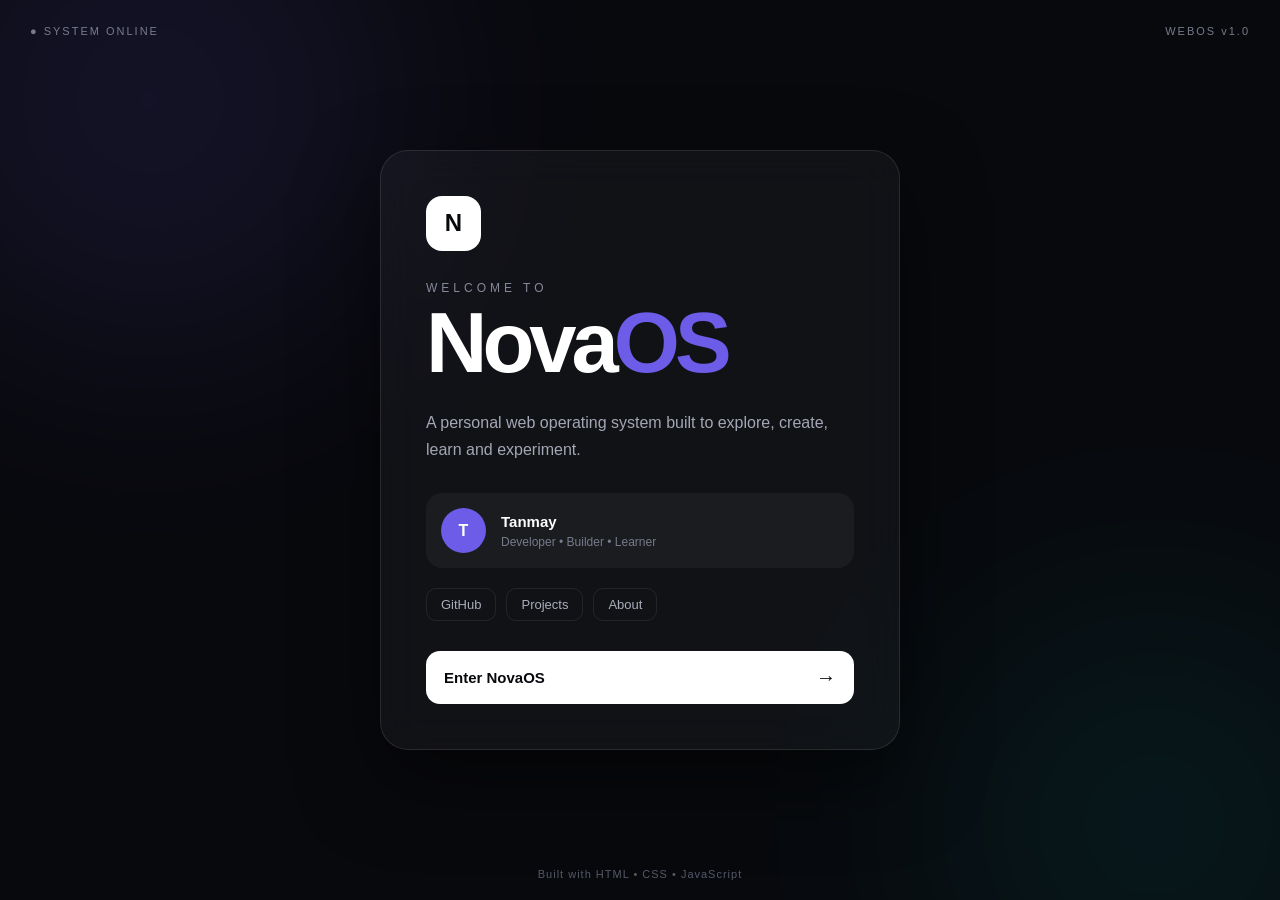
==== index.html @ 95adb14d "changes" ====
<!DOCTYPE html>
<html lang="en">
<head>
    <meta charset="UTF-8">
    <meta name="viewport" content="width=device-width, initial-scale=1.0">
    <title>NovaOS</title>

    <link rel="stylesheet" href="style.css">
</head>

<body>

    <main class="welcome-screen">

        <div class="status">
            <span>● SYSTEM ONLINE</span>
            <span>WEBOS v1.0</span>
        </div>

        <section class="welcome-card">

            <div class="logo">
                N
            </div>

            <p class="small-text">WELCOME TO</p>

            <h1>Nova<span>OS</span></h1>

            <p class="description">
                A personal web operating system built to explore,
                create, learn and experiment.
            </p>

            <div class="profile">
                <div class="avatar">
                    T
                </div>

                <div>
                    <strong>Tanmay</strong>
                    <p>Developer • Builder • Learner</p>
                </div>
            </div>

            <div class="links">
                <a href="https://github.com/Tan5dev" target="_blank">
                    GitHub
                </a>

                <a href="#" onclick="alert('NovaOS is under construction 🚀')">
                    Projects
                </a>

                <a href="#" onclick="alert('More about Tanmay coming soon!')">
                    About
                </a>
            </div>

            <button class="enter-button" onclick="enterOS()">
                Enter NovaOS
                <span>→</span>
            </button>

        </section>

        <p class="footer">
            Built with HTML • CSS • JavaScript
        </p>

    </main>

    <script>
        function enterOS() {
            alert("NovaOS is starting... 🚀");
        }
    </script>

</body>
</html>
---- style.css ----
* {
    box-sizing: border-box;
    margin: 0;
    padding: 0;
}

body {
    font-family: Arial, Helvetica, sans-serif;
    background: #08090d;
    color: white;
}

.welcome-screen {
    min-height: 100vh;
    display: flex;
    flex-direction: column;
    align-items: center;
    justify-content: center;
    padding: 30px;
    position: relative;
    overflow: hidden;
}

/* Background glow */

.welcome-screen::before {
    content: "";
    position: absolute;
    width: 500px;
    height: 500px;
    background: #6c5ce7;
    opacity: 0.12;
    filter: blur(120px);
    border-radius: 50%;
    top: -150px;
    left: -100px;
}

.welcome-screen::after {
    content: "";
    position: absolute;
    width: 450px;
    height: 450px;
    background: #00cec9;
    opacity: 0.08;
    filter: blur(120px);
    border-radius: 50%;
    bottom: -150px;
    right: -100px;
}

/* Top status */

.status {
    position: absolute;
    top: 25px;
    left: 30px;
    right: 30px;

    display: flex;
    justify-content: space-between;

    color: #777b8c;
    font-size: 11px;
    letter-spacing: 2px;
}

/* Main card */

.welcome-card {
    width: min(520px, 100%);
    padding: 45px;

    background: rgba(255, 255, 255, 0.04);
    border: 1px solid rgba(255, 255, 255, 0.1);
    border-radius: 28px;

    backdrop-filter: blur(20px);

    box-shadow:
        0 30px 80px rgba(0, 0, 0, 0.5);

    position: relative;
    z-index: 2;
}

/* Logo */

.logo {
    width: 55px;
    height: 55px;

    display: flex;
    align-items: center;
    justify-content: center;

    border-radius: 16px;

    background: white;
    color: #08090d;

    font-size: 24px;
    font-weight: bold;

    margin-bottom: 30px;
}

.small-text {
    color: #858999;
    font-size: 12px;
    letter-spacing: 4px;
    margin-bottom: 8px;
}

h1 {
    font-size: clamp(55px, 10vw, 85px);
    line-height: 0.95;
    letter-spacing: -5px;
}

h1 span {
    color: #6c5ce7;
}

.description {
    color: #a4a7b5;
    line-height: 1.7;
    margin-top: 25px;
    max-width: 420px;
}

/* Profile */

.profile {
    display: flex;
    align-items: center;
    gap: 15px;

    margin-top: 30px;
    padding: 15px;

    background: rgba(255, 255, 255, 0.04);
    border-radius: 16px;
}

.avatar {
    width: 45px;
    height: 45px;

    display: flex;
    align-items: center;
    justify-content: center;

    border-radius: 50%;

    background: #6c5ce7;
    font-weight: bold;
}

.profile strong {
    font-size: 15px;
}

.profile p {
    color: #777b8c;
    font-size: 12px;
    margin-top: 4px;
}

/* Links */

.links {
    display: flex;
    gap: 10px;
    margin-top: 20px;
}

.links a {
    text-decoration: none;
    color: #aaaebb;

    padding: 8px 14px;

    border: 1px solid rgba(255, 255, 255, 0.08);
    border-radius: 10px;

    font-size: 13px;

    transition: 0.2s;
}

.links a:hover {
    color: white;
    background: rgba(255, 255, 255, 0.08);
}

/* Enter button */

.enter-button {
    width: 100%;

    margin-top: 30px;
    padding: 15px 18px;

    border: none;
    border-radius: 14px;

    background: white;
    color: #08090d;

    font-size: 15px;
    font-weight: bold;

    cursor: pointer;

    display: flex;
    justify-content: space-between;
    align-items: center;

    transition: 0.2s;
}

.enter-button:hover {
    transform: translateY(-2px);
    box-shadow: 0 10px 30px rgba(255, 255, 255, 0.15);
}

.enter-button span {
    font-size: 20px;
}

/* Footer */

.footer {
    position: absolute;
    bottom: 20px;

    color: #555968;
    font-size: 11px;
    letter-spacing: 1px;
}

/* Mobile */

@media (max-width: 600px) {

    .welcome-card {
        padding: 30px;
    }

    .status {
        font-size: 9px;
        left: 20px;
        right: 20px;
    }

    .links {
        flex-wrap: wrap;
    }

    h1 {
        letter-spacing: -3px;
    }
}
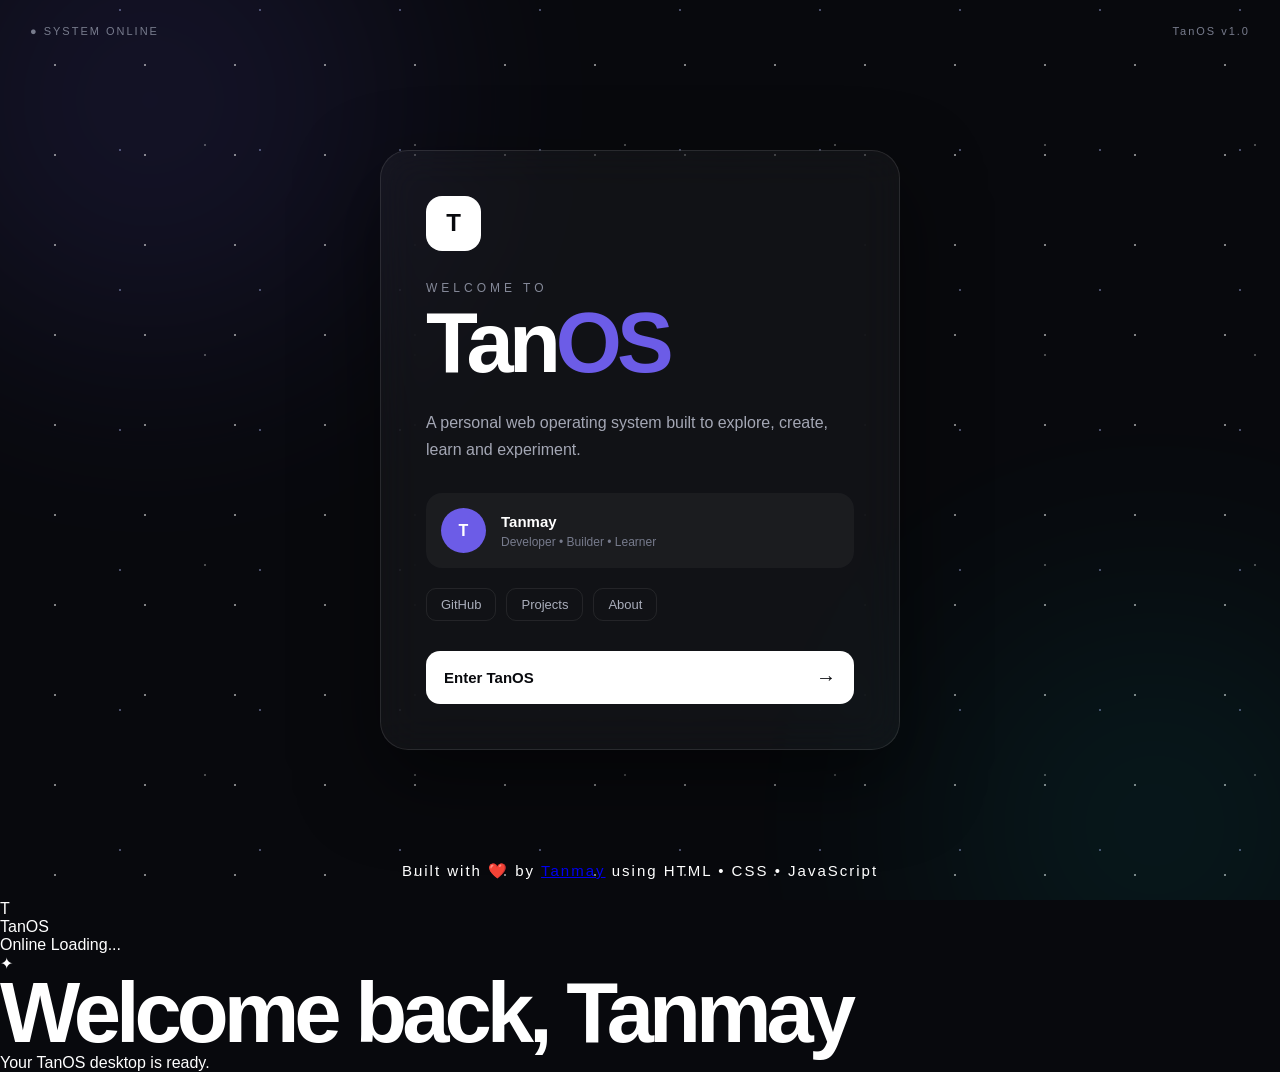
==== commit 1eadca87: "Part 1 Complete" ====
--- a/index.html
+++ b/index.html
@@ -3,7 +3,7 @@
 <head>
     <meta charset="UTF-8">
     <meta name="viewport" content="width=device-width, initial-scale=1.0">
-    <title>NovaOS</title>
+    <title>TanOS</title>
 
     <link rel="stylesheet" href="style.css">
 </head>
@@ -11,21 +11,21 @@
 <body>
 
     <main class="welcome-screen">
-
+        <div class="stars"></div>
         <div class="status">
             <span>● SYSTEM ONLINE</span>
-            <span>WEBOS v1.0</span>
+            <span>TanOS v1.0</span>
         </div>
 
         <section class="welcome-card">
 
             <div class="logo">
-                N
+                T
             </div>
 
             <p class="small-text">WELCOME TO</p>
 
-            <h1>Nova<span>OS</span></h1>
+            <h1>Tan<span>OS</span></h1>
 
             <p class="description">
                 A personal web operating system built to explore,
@@ -48,7 +48,7 @@
                     GitHub
                 </a>
 
-                <a href="#" onclick="alert('NovaOS is under construction 🚀')">
+                <a href="#" onclick="alert('TanOS is under construction 🚀')">
                     Projects
                 </a>
 
@@ -58,21 +58,67 @@
             </div>
 
             <button class="enter-button" onclick="enterOS()">
-                Enter NovaOS
+                Enter TanOS
                 <span>→</span>
             </button>
 
         </section>
 
         <p class="footer">
-            Built with HTML • CSS • JavaScript
-        </p>
+            Built with ❤️ by <a href="https://github.com/Tan5dev" target="_blank">Tanmay</a> using HTML • CSS • JavaScript </p>
+
+    </main>
+    <!-- =========================
+     TANOS DESKTOP
+     ========================= -->
+
+<div class="desktop">
+
+    <!-- Top Bar -->
+    <header class="top-bar">
+
+        <div class="top-left">
+            <div class="tanos-logo">T</div>
+            <span class="os-title">TanOS</span>
+        </div>
+
+        <div class="top-right">
+            <span class="system-status">
+                <span class="status-dot"></span>
+                Online
+            </span>
+
+            <span id="timeElement">Loading...</span>
+        </div>
+
+    </header>
+
+
+    <!-- Desktop Content -->
+
+    <main class="desktop-area">
+
+        <div class="desktop-welcome">
+
+            <div class="welcome-icon">
+                ✦
+            </div>
+
+            <h1>Welcome back, Tanmay</h1>
+
+            <p>
+                Your TanOS desktop is ready.
+            </p>
+
+        </div>
 
     </main>
 
+</div>
+
     <script>
         function enterOS() {
-            alert("NovaOS is starting... 🚀");
+            alert("TanOS is starting... 🚀");
         }
     </script>
 
--- a/style.css
+++ b/style.css
@@ -235,9 +235,9 @@
     position: absolute;
     bottom: 20px;
 
-    color: #555968;
-    font-size: 11px;
-    letter-spacing: 1px;
+    color: #ffffff;
+    font-size: 15px;
+    letter-spacing: 2px;
 }
 
 /* Mobile */
@@ -261,4 +261,63 @@
     h1 {
         letter-spacing: -3px;
     }
+}
+
+/* =========================
+   TANOS STAR FIELD
+   ========================= */
+
+.stars {
+    position: absolute;
+    inset: 0;
+    z-index: 0;
+    pointer-events: none;
+
+    background-image:
+        radial-gradient(circle, rgba(255,255,255,0.9) 1px, transparent 1px),
+        radial-gradient(circle, rgba(180,190,255,0.7) 1px, transparent 1px),
+        radial-gradient(circle, rgba(255,255,255,0.5) 1px, transparent 1px);
+
+    background-size:
+        90px 90px,
+        140px 140px,
+        210px 210px;
+
+    background-position:
+        10px 20px,
+        50px 80px,
+        100px 40px;
+
+    animation: starDrift 25s linear infinite, twinkle 4s ease-in-out infinite alternate;;
+    opacity: 0.55;
+}
+
+/* Make sure your content stays above the stars */
+
+.status,
+.welcome-card,
+.footer {
+    z-index: 2;
+}
+
+/* Slow movement */
+
+@keyframes starDrift {
+    from {
+        transform: translate(0, 0);
+    }
+
+    to {
+        transform: translate(-40px, 30px);
+    }
+}
+
+@keyframes twinkle {
+    from {
+        opacity: 0.35;
+    }
+
+    to {
+        opacity: 0.75;
+    }
 }
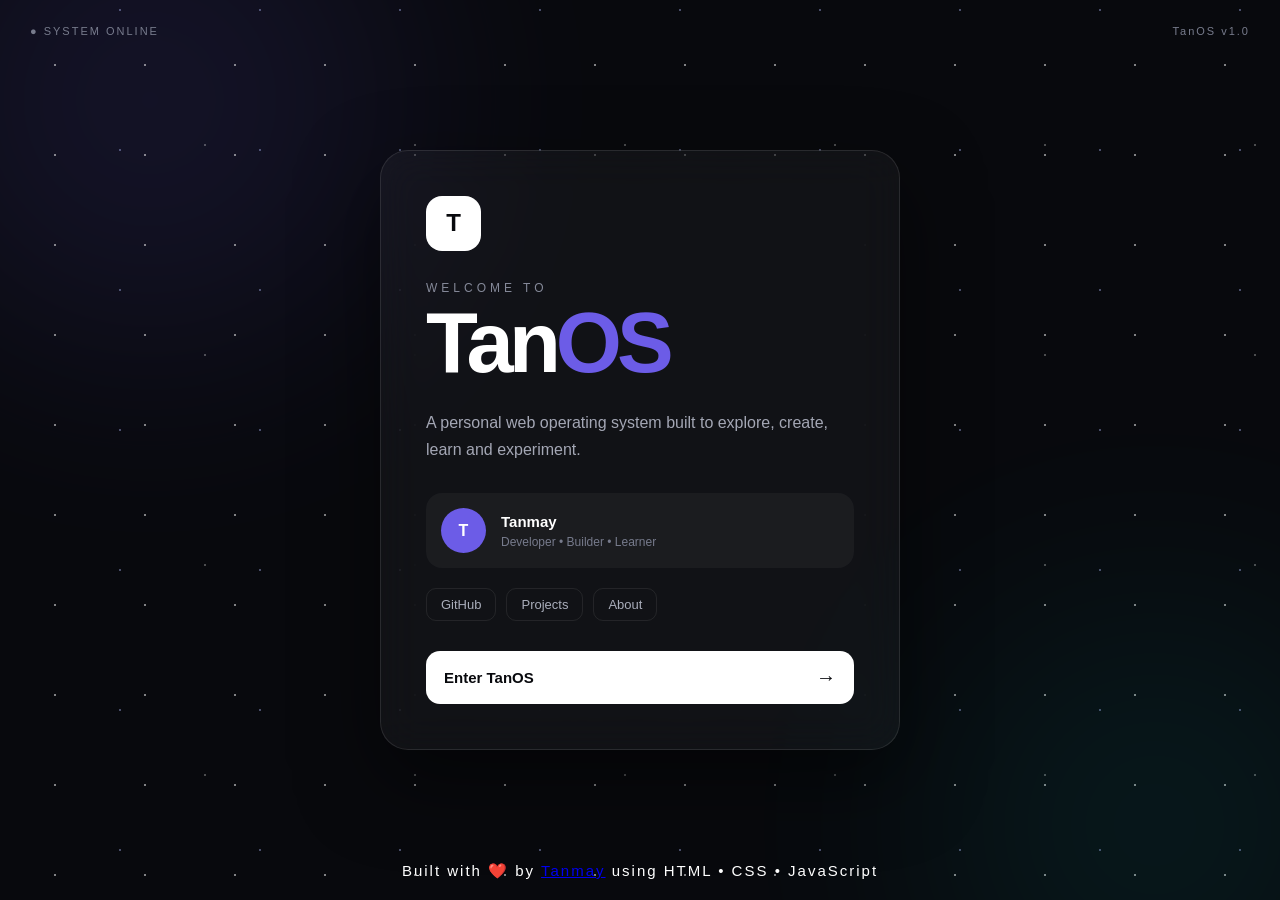
==== commit 495d431b: "Part 2 Complete" ====
--- a/index.html
+++ b/index.html
@@ -118,8 +118,34 @@
 
     <script>
         function enterOS() {
-            alert("TanOS is starting... 🚀");
-        }
+
+    const welcomeScreen =
+        document.querySelector(".welcome-screen");
+
+    const desktop =
+        document.querySelector(".desktop");
+
+    welcomeScreen.style.display = "none";
+
+    desktop.style.display = "block";
+
+}
+
+        function updateTime() {
+
+    const now = new Date();
+
+    const time = now.toLocaleTimeString([], {
+        hour: "2-digit",
+        minute: "2-digit"
+    });
+
+    document.querySelector("#timeElement").textContent = time;
+}
+
+updateTime();
+
+setInterval(updateTime, 1000);
     </script>
 
 </body>
--- a/style.css
+++ b/style.css
@@ -320,4 +320,323 @@
     to {
         opacity: 0.75;
     }
+}
+
+/* =========================
+   TANOS DESKTOP
+   PART 2
+   ========================= */
+
+.desktop {
+    display: none;
+
+    position: fixed;
+    inset: 0;
+
+    width: 100%;
+    height: 100vh;
+
+    overflow: hidden;
+
+    background:
+        radial-gradient(
+            circle at 20% 20%,
+            rgba(108, 92, 231, 0.20),
+            transparent 35%
+        ),
+        radial-gradient(
+            circle at 80% 80%,
+            rgba(0, 206, 201, 0.12),
+            transparent 35%
+        ),
+        #070912;
+}
+
+
+/* =========================
+   TOP BAR
+   ========================= */
+
+.top-bar {
+    position: absolute;
+
+    top: 0;
+    left: 0;
+
+    width: 100%;
+    height: 58px;
+
+    display: flex;
+    align-items: center;
+    justify-content: space-between;
+
+    padding: 0 22px;
+
+    background: rgba(8, 9, 18, 0.72);
+
+    backdrop-filter: blur(18px);
+
+    border-bottom: 1px solid rgba(255, 255, 255, 0.08);
+
+    z-index: 100;
+}
+
+
+/* Left side */
+
+.top-left {
+    display: flex;
+    align-items: center;
+    gap: 10px;
+}
+
+.tanos-logo {
+    width: 30px;
+    height: 30px;
+
+    display: flex;
+    align-items: center;
+    justify-content: center;
+
+    border-radius: 9px;
+
+    background: white;
+    color: #08090d;
+
+    font-size: 14px;
+    font-weight: 800;
+}
+
+.os-title {
+    color: white;
+
+    font-size: 14px;
+    font-weight: 600;
+
+    letter-spacing: 1px;
+}
+
+
+/* Right side */
+
+.top-right {
+    display: flex;
+    align-items: center;
+
+    gap: 20px;
+
+    color: #a5a8b7;
+
+    font-size: 12px;
+}
+
+
+/* Online status */
+
+.system-status {
+    display: flex;
+    align-items: center;
+
+    gap: 7px;
+
+    color: #a5a8b7;
+}
+
+.status-dot {
+    width: 7px;
+    height: 7px;
+
+    border-radius: 50%;
+
+    background: #61e6c1;
+
+    box-shadow:
+        0 0 8px rgba(97, 230, 193, 0.7);
+}
+
+
+/* =========================
+   DESKTOP AREA
+   ========================= */
+
+.desktop-area {
+    width: 100%;
+    height: 100%;
+
+    display: flex;
+    align-items: center;
+    justify-content: center;
+
+    padding-top: 58px;
+}
+
+
+/* =========================
+   WELCOME WINDOW
+   ========================= */
+
+.desktop-welcome {
+    width: 460px;
+    max-width: calc(100% - 40px);
+
+    padding: 40px;
+
+    text-align: center;
+
+    background: rgba(20, 21, 31, 0.78);
+
+    border: 1px solid rgba(255, 255, 255, 0.09);
+
+    border-radius: 22px;
+
+    backdrop-filter: blur(20px);
+
+    box-shadow:
+        0 30px 80px rgba(0, 0, 0, 0.45);
+}
+
+
+/* Window icon */
+
+.welcome-icon {
+    width: 55px;
+    height: 55px;
+
+    display: flex;
+    align-items: center;
+    justify-content: center;
+
+    margin: 0 auto 22px;
+
+    border-radius: 16px;
+
+    background: rgba(108, 92, 231, 0.16);
+
+    border: 1px solid rgba(108, 92, 231, 0.25);
+
+    color: #a89cff;
+
+    font-size: 25px;
+}
+
+
+/* Text */
+
+.desktop-welcome h1 {
+    color: white;
+
+    font-size: 25px;
+
+    margin-bottom: 10px;
+}
+
+.desktop-welcome p {
+    color: #858999;
+
+    font-size: 14px;
+}
+
+
+/* =========================
+   MOBILE
+   ========================= */
+
+@media (max-width: 600px) {
+
+    .top-bar {
+        padding: 0 15px;
+    }
+
+    .top-right {
+        gap: 10px;
+    }
+
+    .system-status {
+        display: none;
+    }
+
+    .desktop-welcome {
+        padding: 30px;
+    }
+
+}
+
+/* =========================
+   PART 2 - DESKTOP FIX
+   ========================= */
+
+.desktop-welcome {
+    width: 560px;
+    max-width: calc(100% - 60px);
+
+    padding: 50px;
+
+    text-align: center;
+
+    background: rgba(20, 21, 31, 0.78);
+
+    border: 1px solid rgba(255, 255, 255, 0.09);
+
+    border-radius: 24px;
+
+    backdrop-filter: blur(20px);
+
+    box-shadow:
+        0 30px 80px rgba(0, 0, 0, 0.45);
+}
+
+
+/* Fix the Part 1 h1 styles affecting Part 2 */
+
+.desktop-welcome h1 {
+    margin: 0 0 12px 0;
+
+    font-family: Arial, Helvetica, sans-serif;
+
+    font-size: 28px;
+    line-height: 1.25;
+    letter-spacing: -0.5px;
+
+    font-weight: 700;
+
+    color: white;
+
+    white-space: normal;
+}
+
+
+/* Subtitle */
+
+.desktop-welcome p {
+    margin: 0;
+
+    color: #858999;
+
+    font-size: 14px;
+    line-height: 1.6;
+
+    letter-spacing: normal;
+}
+
+
+/* Icon */
+
+.desktop-welcome .welcome-icon {
+    margin-bottom: 25px;
+}
+
+
+/* Mobile */
+
+@media (max-width: 600px) {
+
+    .desktop-welcome {
+        width: calc(100% - 30px);
+        padding: 35px 25px;
+    }
+
+    .desktop-welcome h1 {
+        font-size: 23px;
+        letter-spacing: -0.3px;
+    }
 }
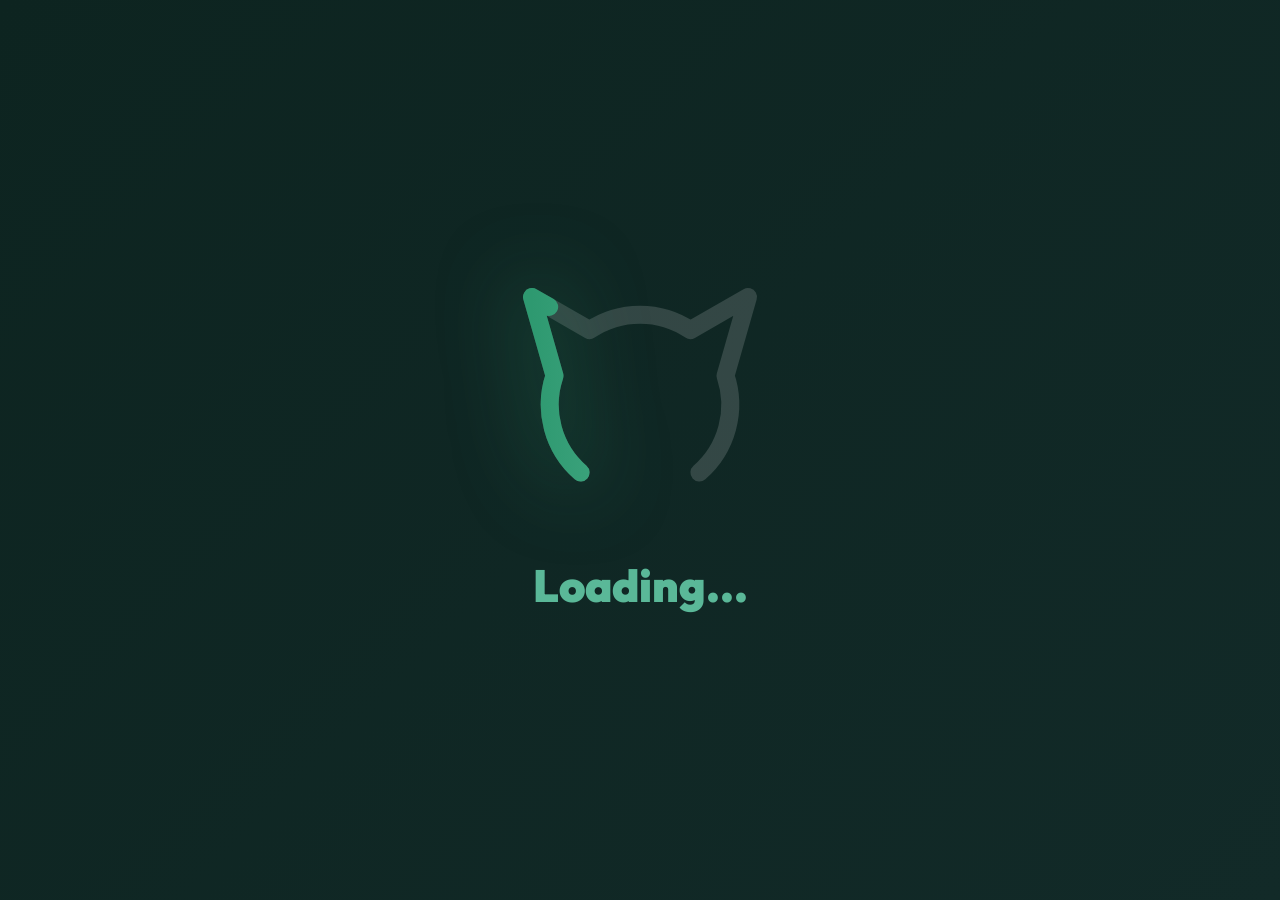
==== commit 7eb41419: "Almost THere" ====
--- a/index.html
+++ b/index.html
@@ -1,152 +1,528 @@
 <!DOCTYPE html>
 <html lang="en">
-<head>
-    <meta charset="UTF-8">
-    <meta name="viewport" content="width=device-width, initial-scale=1.0">
-    <title>TanOS</title>
+    <head>
+        <meta charset="utf-8"/>
+        <link href="https://fonts.googleapis.com/icon?family=Material+Icons" rel="stylesheet">
+        <link rel="preload" as="image" href="Images/Nature_Night.png">
+        <link rel="stylesheet" href="index_style.css">
+        <link rel="stylesheet" href="notes.css">
+        <link rel="stylesheet" href="welcome_window.css">
+        <link rel="stylesheet" href="stopwatch.css">
+        <link rel="stylesheet" href="todo_list.css">
+        <link rel="stylesheet" href="terminal.css">
+        <link rel="stylesheet" href="start_menu.css">
+        <link rel="stylesheet" href="calculator.css">
+        <link rel="stylesheet" href="music_player.css">
+        <link rel="stylesheet" href="gallery.css">
+        <link rel="stylesheet" href="search_menu.css">
+        <link rel="stylesheet" href="settings.css">
+        <link rel="stylesheet" href="browser.css">
+        <link rel="stylesheet" href="files.css">
+        <link rel="stylesheet" href="control_widget.css">
+        <link rel="stylesheet" href="cat_widget.css">
+        <link rel="stylesheet" href="calendar_widget.css">
+        <link rel="stylesheet" href="clock_widget.css">
 
-    <link rel="stylesheet" href="style.css">
-</head>
-
-<body>
-
-    <main class="welcome-screen">
-        <div class="stars"></div>
-        <div class="status">
-            <span>● SYSTEM ONLINE</span>
-            <span>TanOS v1.0</span>
+        <title>MeowOS!</title>
+        <link rel="icon" type="image/x-icon" href="Images/Favicon.svg">
+    </head>
+    <body>
+        <audio id="typeSound" src="Audio/type.wav" preload="auto"></audio>
+        <audio id="clickSound" src="Audio/click.wav" preload="auto"></audio>
+        <div id="loadingScreen" class="loading_screen">
+            <svg class="loading_bar_svg" xmlns="http://www.w3.org/2000/svg" viewBox="0 0 120 120" width="100px" height="100px" style="overflow: visible;">
+                <path
+                    d="M 33.6 90 A 40 40 0 0 1 22 47 L 12 12 L 37.6 26.7 A 40 40 0 0 1 82.4 26.7 L 108 12 L 98 47 A 40 40 0 0 1 86.4 90"
+                    fill="none"
+                    stroke="rgba(255, 255, 255, 0.15)"
+                    stroke-width="8"
+                    stroke-linecap="round"
+                    stroke-linejoin="round"
+                />
+                <path
+                    id="loadingProgress"
+                    class="loading_progress"
+                    d="M 33.6 90 A 40 40 0 0 1 22 47 L 12 12 L 37.6 26.7 A 40 40 0 0 1 82.4 26.7 L 108 12 L 98 47 A 40 40 0 0 1 86.4 90"
+                    fill="none"
+                    stroke="url(#loading-cat-grad)"
+                    stroke-width="8"
+                    stroke-linecap="round"
+                    stroke-linejoin="round"
+                />
+                <defs>
+                    <linearGradient id="loading-cat-grad" x1="0%" y1="0%" x2="100%" y2="0%">
+                        <stop offset="0%" stop-color="var(--loading-accent-start)" />
+                        <stop offset="100%" stop-color="var(--loading-accent-end)" />
+                    </linearGradient>
+                </defs>
+            </svg>
+            <div id="loadingText" class="loading_text">
+                <span>L</span>
+                <span>o</span>
+                <span>a</span>
+                <span>d</span>
+                <span>i</span>
+                <span>n</span>
+                <span>g</span>
+                <span>.</span>
+                <span>.</span>
+                <span>.</span>
+            </div>
         </div>
-
-        <section class="welcome-card">
-
-            <div class="logo">
-                T
+        <div id="startMenu" class="start_menu">
+            <div class="start_menu_top">
+                <div class="start_menu_title no_select">MeowOS!</div>
             </div>
-
-            <p class="small-text">WELCOME TO</p>
-
-            <h1>Tan<span>OS</span></h1>
-
-            <p class="description">
-                A personal web operating system built to explore,
-                create, learn and experiment.
-            </p>
-
-            <div class="profile">
-                <div class="avatar">
-                    T
-                </div>
-
-                <div>
-                    <strong>Tanmay</strong>
-                    <p>Developer • Builder • Learner</p>
-                </div>
+            <div class="start_menu_bottom">
+                <div id="enterDesktopButton" class="enter_desktop_button clickable no_select">Begin!</div>
             </div>
-
-            <div class="links">
-                <a href="https://github.com/Tan5dev" target="_blank">
-                    GitHub
-                </a>
-
-                <a href="#" onclick="alert('TanOS is under construction 🚀')">
-                    Projects
-                </a>
-
-                <a href="#" onclick="alert('More about Tanmay coming soon!')">
-                    About
-                </a>
+        </div>
+        <div id="desktop" class="desktop">
+            <div class="top_bar" id="topBar">
+                <div class="menu_buttons">
+                    <h2 id="topBarSearchMenuButton" class="top_bar_item clickable no_select" style="cursor: pointer;">
+                        <img class="top_bar_search_menu_icon" src="Images/Favicon.svg" alt="MeowOS!">
+                    </h2>
+                </div>
+                <div class="top_bar_item clickable" style="cursor: pointer; padding: 0.5vmin" id="controlWidgetButton">
+                    <div class="top_bar_control_widget_icons_container no_select">
+                        <img class="top_bar_control_widget_icon" src="Images/battery.svg" alt="Battery">
+                        <img class="top_bar_control_widget_icon" src="Images/wifi.svg" alt="WiFi">
+                    </div>
+                    <h2 class="no_select" style="margin-right: 1vmin;" id="clockTime"></h2>
+                </div>
             </div>
-
-            <button class="enter-button" onclick="enterOS()">
-                Enter TanOS
-                <span>→</span>
-            </button>
-
-        </section>
-
-        <p class="footer">
-            Built with ❤️ by <a href="https://github.com/Tan5dev" target="_blank">Tanmay</a> using HTML • CSS • JavaScript </p>
-
-    </main>
-    <!-- =========================
-     TANOS DESKTOP
-     ========================= -->
-
-<div class="desktop">
-
-    <!-- Top Bar -->
-    <header class="top-bar">
-
-        <div class="top-left">
-            <div class="tanos-logo">T</div>
-            <span class="os-title">TanOS</span>
+            <div id="appIcons" class="app_icons">
+                <div class="app_icon clickable no_select" data-window="welcomeScreen">
+                    <img class="app_icon_svg" src="Images/Favicon.svg" alt="Intro">
+                </div>
+                <div class="app_icon clickable no_select" data-window="stopwatch">
+                    <img class="app_icon_svg" src="Images/stopwatch.svg" alt="Timer">
+                </div>
+                <div class="app_icon clickable no_select" data-window="notes">
+                    <img class="app_icon_svg" src="Images/notes.svg" alt="Notes">
+                </div>
+                <div class="app_icon clickable no_select" data-window="todoList">
+                    <img class="app_icon_svg" src="Images/todo_list.svg" alt="To-Do">
+                </div>
+                <div class="app_icon clickable no_select" data-window="calculator">
+                    <img class="app_icon_svg" src="Images/calculator.svg" alt="Calc">
+                </div>
+                <div class="app_icon clickable no_select" data-window="musicPlayer">
+                    <img class="app_icon_svg" src="Images/music_player.svg" alt="Music">
+                </div>
+                <div class="app_icon clickable no_select" data-window="gallery">
+                    <img class="app_icon_svg" src="Images/gallery.svg" alt="Gallery">
+                </div>
+                <div class="app_icon clickable no_select" data-window="browser">
+                    <img class="app_icon_svg" src="Images/browser.svg" alt="Browser">
+                </div>
+                <div class="app_icon clickable no_select" data-window="files">
+                    <img class="app_icon_svg" src="Images/folder_bold.svg" alt="Files">
+                </div>
+                <div class="app_icon clickable no_select" data-window="settings">
+                    <img class="app_icon_svg" src="Images/settings.svg" alt="Settings">
+                </div>
+                <div class="app_icon clickable no_select" data-window="terminal">
+                    <img class="app_icon_svg" src="Images/terminal.svg" alt="CMD">
+                </div>
+            </div>
+            <div class="windows">
+                <div id="searchMenu" class="window search_menu no_dragging" style="display: none">
+                    <div id="searchMenuSearchBar" class="search_menu_search_bar">
+                        <label for="searchMenuInput"></label><input type="text" id="searchMenuInput" class="search_menu_input" placeholder="Search...">
+                    </div>
+                    <div id="searchMenuResults" class="search_menu_results hide_scrollbar"></div>
+                    <div id="searchMenuPowerButton" class="search_menu_power_button clickable">
+                        <img class="search_menu_power_button_icon" src="Images/power.svg" alt="Power">
+                    </div>
+                </div>
+                <div id="welcomeScreen" class="window welcome_window">
+                    <div id="welcomeScreenHeader" class="window_header">
+                        <div class="header_buttons">
+                            <div id="closeWelcomeScreenWindow" class="close_button clickable no_select"></div>
+                            <div id="welcomeScreenMaximizeButton" class="maximize_button clickable no_select"></div>
+                        </div>
+                        <h2 class="header_title no_select">Introduction</h2>
+                    </div>
+                    <div id="welcomeScreenContent" class="window_content" style="display: flex; flex-direction: row;">
+                        <div class="welcome_window_sidebar">
+                            <div class="welcome_window_page_selector clickable" id="welcomeWindowPageSelector1"></div>
+                            <div class="welcome_window_page_selector clickable" id="welcomeWindowPageSelector2"></div>
+                            <div class="welcome_window_page_selector clickable" id="welcomeWindowPageSelector3"></div>
+                        </div>
+                        <div class="welcome_window_content" id="welcomeWindowContent"></div>
+                    </div>
+                </div>
+                <div id="stopwatch" class="window stopwatch">
+                    <div id="stopwatchHeader" class="window_header">
+                        <div class="header_buttons">
+                            <div id="closeStopwatchWindow" class="close_button clickable no_select"></div>
+                            <div id="stopwatchMaximizeButton" class="maximize_button clickable no_select"></div>
+                        </div>
+                        <h2 class="header_title no_select">Stopwatch</h2>
+                    </div>
+                    <div id="stopwatchContent" class="window_content" style="display: flex; flex-direction: column">
+                        <div class="stopwatch_time" id="stopwatchTime">00:00:00:00</div>
+                        <div class="stopwatch_buttons">
+                            <div class="stopwatch_buttons_left_side"></div>
+                            <div class="stopwatch_start_stop_button clickable" id="stopwatchStartStopButton">
+                                <i class="material-icons start_stop_icon no_select">play_arrow</i>
+                            </div>
+                            <div class="stopwatch_buttons_right_side">
+                                <div class="stopwatch_reset_button clickable" id="stopwatchResetButton">
+                                    <i class="material-icons reset_icon no_select">replay</i>
+                                </div>
+                            </div>
+                        </div>
+                    </div>
+                </div>
+                <div id="notes" class="window notes">
+                    <div id="notesHeader" class="window_header">
+                        <div class="header_buttons">
+                            <div id="closeNotesWindow" class="close_button clickable no_select"></div>
+                            <div id="notesMaximizeButton" class="maximize_button clickable no_select"></div>
+                        </div>
+                        <h2 class="header_title no_select" id="notesHeaderTitle">Notes</h2>
+                    </div>
+                    <div id="notesContent" class="window_content" style="display: flex; flex-direction: row">
+                        <div class="notes_sidebar" style="padding: 0">
+                            <div class="notes_sidebar_pages hide_scrollbar" id="notesSidebarPages"></div>
+                            <div>
+                                <div class="notes_sidebar_add_page clickable no_select" id="notesSidebarAddPage">+</div>
+                                <div class="notes_sidebar_reset clickable no_select" id="notesSidebarReset">x</div>
+                            </div>
+                        </div>
+                        <div class="notes_content hide_scrollbar" id="notesPageContent"></div>
+                    </div>
+                </div>
+                <div id="todoList" class="window todo_list_window">
+                    <div id="todoListHeader" class="window_header">
+                        <div class="header_buttons">
+                            <div id="closeTodoWindow" class="close_button clickable no_select"></div>
+                            <div id="todoListMaximizeButton" class="maximize_button clickable no_select"></div>
+                        </div>
+                        <h2 class="header_title no_select">To-Do List</h2>
+                    </div>
+                    <div id="todoListContent" class="window_content" style="display: flex; flex-direction: column">
+                        <div class="todo_top_bar">
+                            <label>
+                                <input class="todo_top_bar_add_name" type="text" id="todoTopBarAddName">
+                            </label>
+                            <div class="todo_top_bar_add_button clickable" id="todoTopbarAddButton"></div>
+                        </div>
+                        <div class="todo_content hide_scrollbar" id="todoContent"></div>
+                    </div>
+                </div>
+                <div id="terminal" class="window terminal_window">
+                    <div id="terminalHeader" class="window_header">
+                        <div class="header_buttons">
+                            <div id="closeTerminalWindow" class="close_button clickable no_select"></div>
+                            <div id="terminalMaximizeButton" class="maximize_button clickable no_select"></div>
+                        </div>
+                        <h2 class="header_title no_select">Terminal</h2>
+                    </div>
+                    <div id="terminalContent" class="window_content terminal_window_content hide_scrollbar" style="display: flex; flex-direction: column; justify-content: flex-start"></div>
+                </div>
+                <div id="calculator" class="window" style="width: 34vmin; display: none">
+                    <div id="calculatorHeader" class="window_header">
+                        <div class="header_buttons">
+                            <div id="closeCalculatorWindow" class="close_button clickable no_select"></div>
+                        </div>
+                        <h2 class="header_title no_select">Calculator</h2>
+                    </div>
+                    <div id="calculatorContent" class="calculator_content hide_scrollbar">
+                        <div id="calculatorDisplay" class="calculator_display"></div>
+                        <div class="calculator_buttons">
+                            <div class="calculator_buttons_left">
+                                <div class="calculator_button_row">
+                                    <div id="calculatorButtonAdd" class="calculator_button clickable no_select">+</div>
+                                    <div id="calculatorButtonSubtract" class="calculator_button clickable no_select">−</div>
+                                    <div id="calculatorButtonMultiply" class="calculator_button clickable no_select">×</div>
+                                </div>
+                                <div class="calculator_button_row">
+                                    <div id="calculatorButton7" class="calculator_button clickable no_select">7</div>
+                                    <div id="calculatorButton8" class="calculator_button clickable no_select">8</div>
+                                    <div id="calculatorButton9" class="calculator_button clickable no_select">9</div>
+                                </div>
+                                <div class="calculator_button_row">
+                                    <div id="calculatorButton4" class="calculator_button clickable no_select">4</div>
+                                    <div id="calculatorButton5" class="calculator_button clickable no_select">5</div>
+                                    <div id="calculatorButton6" class="calculator_button clickable no_select">6</div>
+                                </div>
+                                <div class="calculator_button_row">
+                                    <div id="calculatorButton1" class="calculator_button clickable no_select">1</div>
+                                    <div id="calculatorButton2" class="calculator_button clickable no_select">2</div>
+                                    <div id="calculatorButton3" class="calculator_button clickable no_select">3</div>
+                                </div>
+                                <div class="calculator_button_row">
+                                    <div id="calculatorButton0" class="calculator_button clickable no_select">0</div>
+                                    <div id="calculatorButtonDecimal" class="calculator_button clickable no_select">.</div>
+                                    <div id="calculatorButtonDelete" class="calculator_button clickable no_select">C</div>
+                                </div>
+                            </div>
+                            <div class="calculator_buttons_right">
+                                <div id="calculatorButtonDivide" class="calculator_button clickable no_select">÷</div>
+                                <div id="calculatorButtonEquals" class="calculator_button_calculate clickable no_select">=</div>
+                            </div>
+                        </div>
+                    </div>
+                </div>
+                <div id="musicPlayer" class="window music_player">
+                    <div id="musicPlayerHeader" class="window_header">
+                        <div class="header_buttons">
+                            <div id="closeMusicPlayerWindow" class="close_button clickable no_select"></div>
+                        </div>
+                        <h2 class="header_title no_select">Music Player</h2>
+                    </div>
+                    <div id="musicPlayerContent" class="music_player_content hide_scrollbar">
+                        <img id="musicPlayerImage" class="music_player_image music_player_no_image" src="Images/no_music.svg" alt="No song played">
+                        <div id="musicPlayerSongTitle" class="music_player_song_title no_select"></div>
+                        <div class="music_player_progress_bar">
+                            <div id="musicPlayerProgress" class="music_player_progress"></div>
+                        </div>
+                        <div class="music_player_controls">
+                            <div id="musicPlayerPreviousButton" class="music_player_previous_button clickable no_select">
+                                <i class="material-icons music_player_previous_button_icon no_select">skip_previous</i>
+                            </div>
+                            <div id="musicPlayerPlayPauseButton" class="music_player_play_pause_button clickable no_select">
+                                <i class="material-icons music_player_play_pause_button_icon no_select">pause</i>
+                            </div>
+                            <div id="musicPlayerNextButton" class="music_player_next_button clickable no_select">
+                                <i class="material-icons music_player_next_button_icon no_select">skip_next</i>
+                            </div>
+                        </div>
+                        <div class="music_player_playlist hide_scrollbar" id="musicPlayerPlaylist"></div>
+                    </div>
+                </div>
+                <div id="gallery" class="window gallery">
+                    <div id="galleryHeader" class="window_header">
+                        <div class="header_buttons">
+                            <div id="closeGalleryWindow" class="close_button clickable no_select"></div>
+                            <div id="galleryMaximizeButton" class="maximize_button clickable no_select"></div>
+                        </div>
+                        <h2 class="header_title no_select">Gallery</h2>
+                    </div>
+                    <div id="galleryContent" class="gallery_content hide_scrollbar"></div>
+                </div>
+                <div id="settings" class="window settings">
+                    <div id="settingsHeader" class="window_header">
+                        <div class="header_buttons">
+                            <div id="closeSettingsWindow" class="close_button clickable no_select"></div>
+                            <div id="settingsMaximizeButton" class="maximize_button clickable no_select"></div>
+                        </div>
+                        <h2 class="header_title no_select">Settings</h2>
+                    </div>
+                    <div id="settingsContent" class="settings_content hide_scrollbar">
+                        <div class="settings_section">
+                            <h2 class="settings_section_title">General</h2>
+                            <div class="settings_general_table">
+                                <div class="setting_general_table_entry">
+                                    <p class="setting_general_table_entry_item" style="border-right: solid 0.15vmin rgba(255, 255, 255, 0.5)">Operating System</p>
+                                    <p class="setting_general_table_entry_item">MeowOS! 0.2.7</p>
+                                </div>
+                                <div class="setting_general_table_entry">
+                                    <p class="setting_general_table_entry_item" style="border-right: solid 0.15vmin rgba(255, 255, 255, 0.5);">Written in</p>
+                                    <p class="setting_general_table_entry_item">HTML / CSS / JS</p>
+                                </div>
+                                <div class="setting_general_table_entry">
+                                    <p class="setting_general_table_entry_item" style="border-right: solid 0.15vmin rgba(255, 255, 255, 0.5);">Storage Capacity</p>
+                                    <p class="setting_general_table_entry_item">5 MeowBytes</p>
+                                </div>
+                                <div class="setting_general_table_entry">
+                                    <p class="setting_general_table_entry_item" style="border-right: solid 0.15vmin rgba(255, 255, 255, 0.5);">Storage occupied</p>
+                                    <p class="setting_general_table_entry_item">3.28 MeowBytes</p>
+                                </div>
+                                <div class="setting_general_table_entry">
+                                    <p class="setting_general_table_entry_item" style="border-right: solid 0.15vmin rgba(255, 255, 255, 0.5);">Created with</p>
+                                    <p class="setting_general_table_entry_item">lots of meow</p>
+                                </div>
+                            </div>
+                        </div>
+                        <div class="settings_section">
+                            <h2 class="settings_section_title">Theme</h2>
+                            <div class="dark_light_mode_controls">
+                                <div id="lightModeButton" class="switch_dark_light_mode_button light_mode_button clickable no_select"></div>
+                                <div id="darkModeButton" class="switch_dark_light_mode_button dark_mode_button clickable no_select"></div>
+                                <div id="dayModeButton" class="switch_dark_light_mode_button day_mode_button clickable no_select"></div>
+                                <div id="purpleModeButton" class="switch_dark_light_mode_button purple_mode_button clickable no_select"></div>
+                                <div id="sunsetModeButton" class="switch_dark_light_mode_button sunset_mode_button clickable no_select"></div>
+                                <div id="pinkModeButton" class="switch_dark_light_mode_button pink_mode_button clickable no_select"></div>
+                            </div>
+                        </div>
+                        <div class="settings_section">
+                            <h2 class="settings_section_title">Widgets</h2>
+                            <div class="dark_light_mode_controls">
+                                <div id="catWidgetToggle" class="widget_toggle clickable no_select">1</div>
+                                <div id="calendarWidgetToggle" class="widget_toggle clickable no_select">2</div>
+                                <div id="clockWidgetToggle" class="widget_toggle clickable no_select">3</div>
+                            </div>
+                        </div>
+                        <div class="settings_section">
+                            <h2 class="settings_section_title">Sound effects</h2>
+                            <div class="sound_effects_controls">
+                                <div class="sound_toggle_container">
+                                    <div class="sound_effect_label">Click sound</div>
+                                    <div id="clickSoundToggle" class="sound_effect_toggle clickable no_select"></div>
+                                </div>
+                                <div class="sound_toggle_container">
+                                    <div class="sound_effect_label">Typing sound</div>
+                                    <div id="typeSoundToggle" class="sound_effect_toggle clickable no_select"></div>
+                                </div>
+                            </div>
+                        </div>
+                        <div class="settings_section">
+                            <h2 class="settings_section_title">Icon Bar</h2>
+                            <div class="sound_effects_controls">
+                                <div class="sound_toggle_container">
+                                    <div class="sound_effect_label">Hide Icon Bar when Maximized</div>
+                                    <div id="hideIconBarWhenMaximizedToggle" class="sound_effect_toggle clickable no_select"></div>
+                                </div>
+                            </div>
+                        </div>
+                        <div class="settings_section">
+                            <h2 class="settings_section_title">Factory Reset</h2>
+                            <div id="factoryResetButton" class="factory_reset_button clickable no_select">
+                                <img class="factory_reset_button_icon" src="Images/exit.svg" alt="Factory Reset">
+                            </div>
+                        </div>
+                    </div>
+                </div>
+                <div id="browser" class="window browser">
+                    <div id="browserHeader" class="window_header">
+                        <div class="header_buttons">
+                            <div id="closeBrowserWindow" class="close_button clickable no_select"></div>
+                            <div id="browserMaximizeButton" class="maximize_button clickable no_select"></div>
+                        </div>
+                        <h2 class="header_title no_select">Browser</h2>
+                    </div>
+                    <div id="browserContent" class="browser_content">
+                        <div class="browser_top_bar">
+                            <input type="text" id="browserURLBar" class="browser_url_bar" placeholder="Enter a URL...">
+                            <div id="browserHomeButton" class="browser_home_button clickable no_select">
+                                <img class="browser_home_button_icon" src="Images/home.svg" alt="Home">
+                            </div>
+                        </div>
+                        <div id="browserWebContent" class="browser_web_content"></div>
+                    </div>
+                </div>
+                <div id="files" class="window files">
+                    <div id="filesHeader" class="window_header">
+                        <div class="header_buttons">
+                            <div id="closeFilesWindow" class="close_button clickable no_select"></div>
+                            <div id="filesMaximizeButton" class="maximize_button clickable no_select"></div>
+                        </div>
+                        <h2 class="header_title no_select">Files</h2>
+                    </div>
+                    <div id="filesContent" class="files_content">
+                        <div class="files_top_bar">
+                            <div id="filesReturnToParentDirectoryButton" class="files_return_to_parent_directory_button clickable no_select">
+                                <img class="files_header_icon" src="Images/arrow_up.svg" alt="Return">
+                            </div>
+                            <div id="filesCurrentDirectory" class="files_current_directory"></div>
+                            <div id="filesAddFolderButton" class="files_add_button clickable no_select">
+                                <img class="files_header_icon" src="Images/add_folder.svg" alt="Add Folder">
+                            </div>
+                            <div id="filesAddFileButton" class="files_add_button clickable no_select">
+                                <img class="files_header_icon" src="Images/add_file.svg" alt="Add File">
+                            </div>
+                        </div>
+                        <div class="files_main_content">
+                            <div class="files_content_sidebar">
+                                <div class="files_content_sidebar_title">Contents</div>
+                                <div id="filesSidebarList" class="files_content_sidebar_list hide_scrollbar"></div>
+                            </div>
+                            <div id="filesContentMain" class="files_content_main hide_scrollbar"></div>
+                        </div>
+                    </div>
+                </div>
+                <div id="controlWidget" class="window control_widget no_dragging" style="width: 20vmin; display: none; overflow: hidden;">
+                    <div class="control_widget_first_row_controls">
+                        <div id="wifiButton" class="control_widget_control_button clickable no_select">
+                            <img class="control_widget_control_button_icon" src="Images/wifi.svg" alt="WiFi">
+                        </div>
+                        <div id="bluetoothButton" class="control_widget_control_button clickable no_select">
+                            <img class="control_widget_control_button_icon" src="Images/bluetooth.svg" alt="Bluetooth">
+                        </div>
+                        <div id="airplaneModeButton" class="control_widget_control_button clickable no_select">
+                            <img class="control_widget_control_button_icon" src="Images/airplane_mode.svg" alt="Airplane Mode">
+                        </div>
+                    </div>
+                    <div class="control_widget_second_row_controls">
+                        <div class="control_widget_slider_control">
+                            <img class="control_widget_control_slider_icon" src="Images/brightness.svg" alt="Brightness">
+                            <label for="brightnessSlider"></label><input type="range" id="brightnessSlider" class="control_widget_slider" min="0" max="100" value="100">
+                        </div>
+                        <div class="control_widget_slider_control">
+                            <img class="control_widget_control_slider_icon" id="volumeSliderIcon" src="Images/volume.svg" alt="Volume">
+                            <label for="volumeSlider"></label><input type="range" id="volumeSlider" class="control_widget_slider" min="0" max="100" value="100">
+                        </div>
+                    </div>
+                    <div class="control_widget_third_row">
+                        <img class="control_widget_third_row_icon" style="margin-right: 0.5vmin" src="Images/battery.svg" alt="Battery">
+                        <div class="control_widget_third_row_right_side">
+                            <p id="wifiStatus" class="control_widget_third_row_text">WiFi connected</p>
+                            <div id="controlWidgetSettings" class="control_widget_third_row_settings clickable no_select">
+                                <img class="control_widget_third_row_icon" src="Images/settings.svg" alt="Settings">
+                            </div>
+                        </div>
+                    </div>
+                </div>
+                <div id="catWidget" class="window cat_widget" style="width: 20vmin; height: 15vmin; display: flex;">
+                    <div id="catImageContainer" class="cat_image_container">
+                        <img class="cat_image" src="Images/cat.png" alt="Cat">
+                    </div>
+                    <audio id="catMeowSound" src="Audio/meow.mp3"></audio>
+                </div>
+                <div id="calendarWidget" class="window calendar_widget" style="width: 20vmin; height: 23vmin; display: flex;">
+                    <div class="calendar_top_bar">
+                        <div id="calendarBack" class="calendar_button clickable no_select">
+                            <img class="calendar_button_icon" src="Images/arrow_left.svg" alt="Back">
+                        </div>
+                        <div class="calendar_current_month_year no_select" id="calendarCurrentMonthYear"></div>
+                        <div id="calendarForward" class="calendar_button clickable no_select">
+                            <img class="calendar_button_icon" src="Images/arrow_right.svg" alt="Forward">
+                        </div>
+                    </div>
+                    <div class="calendar_days_of_week">
+                        <div class="calendar_day_of_week no_select">Sun</div>
+                        <div class="calendar_day_of_week no_select">Mon</div>
+                        <div class="calendar_day_of_week no_select">Tue</div>
+                        <div class="calendar_day_of_week no_select">Wed</div>
+                        <div class="calendar_day_of_week no_select">Thu</div>
+                        <div class="calendar_day_of_week no_select">Fri</div>
+                        <div class="calendar_day_of_week no_select">Sat</div>
+                    </div>
+                    <div class="calendar_days" id="calendarDays"></div>
+                </div>
+                <div id="clockWidget" class="window clock_widget" style="width: 20vmin; height: 20vmin; display: flex">
+                    <div class="clock_face">
+                        <div id="clockHourHand" class="clock_hand hour_hand"></div>
+                        <div id="clockMinuteHand" class="clock_hand minute_hand"></div>
+                        <div id="clockSecondHand" class="clock_hand second_hand"></div>
+                        <div class="clock_center_dot"></div>
+                    </div>
+                </div>
+            </div>
         </div>
-
-        <div class="top-right">
-            <span class="system-status">
-                <span class="status-dot"></span>
-                Online
-            </span>
-
-            <span id="timeElement">Loading...</span>
-        </div>
-
-    </header>
-
-
-    <!-- Desktop Content -->
-
-    <main class="desktop-area">
-
-        <div class="desktop-welcome">
-
-            <div class="welcome-icon">
-                ✦
-            </div>
-
-            <h1>Welcome back, Tanmay</h1>
-
-            <p>
-                Your TanOS desktop is ready.
-            </p>
-
-        </div>
-
-    </main>
-
-</div>
-
-    <script>
-        function enterOS() {
-
-    const welcomeScreen =
-        document.querySelector(".welcome-screen");
-
-    const desktop =
-        document.querySelector(".desktop");
-
-    welcomeScreen.style.display = "none";
-
-    desktop.style.display = "block";
-
-}
-
-        function updateTime() {
-
-    const now = new Date();
-
-    const time = now.toLocaleTimeString([], {
-        hour: "2-digit",
-        minute: "2-digit"
-    });
-
-    document.querySelector("#timeElement").textContent = time;
-}
-
-updateTime();
-
-setInterval(updateTime, 1000);
-    </script>
-
-</body>
+        <script src="Scripts/script.js"></script>
+        <script src="Scripts/welcome_window.js"></script>
+        <script src="Scripts/notes.js"></script>
+        <script src="Scripts/stopwatch.js"></script>
+        <script src="Scripts/todo_list.js"></script>
+        <script src="Scripts/terminal.js"></script>
+        <script src="Scripts/start_menu.js"></script>
+        <script src="Scripts/calculator.js"></script>
+        <script src="Scripts/music_player.js"></script>
+        <script src="Scripts/gallery.js"></script>
+        <script src="Scripts/search_menu.js"></script>
+        <script src="Scripts/settings.js"></script>
+        <script src="Scripts/browser.js"></script>
+        <script src="Scripts/files.js"></script>
+        <script src="Scripts/control_widget.js"></script>
+        <script src="Scripts/cat_widget.js"></script>
+        <script src="Scripts/calendar_widget.js"></script>
+        <script src="Scripts/clock_widget.js"></script>
+        <script src="Scripts/sound_effects.js"></script>
+    </body>
 </html>
--- a/index_style.css
+++ b/index_style.css
@@ -0,0 +1,615 @@
+@import url('https://fonts.googleapis.com/css2?family=Outfit:wght@300;400;600&display=swap');
+
+@property --window-pop-scale {
+    syntax: '<number>';
+    inherits: false;
+    initial-value: 1;
+}
+
+*, *::before, *::after {
+    margin: 0;
+    padding: 0;
+    box-sizing: border-box;
+}
+
+body,html {
+    padding: 0;
+    margin: 0;
+    overflow: hidden;
+
+    font-family: 'Outfit', sans-serif;
+}
+
+body, div, h1, h2, p, span, a, input {
+    transition: color 0.3s ease, background-color 0.3s ease, background 0.3s ease;
+}
+
+.hide_scrollbar {
+    overflow-y: auto;
+    scrollbar-width: none;
+    -ms-overflow-style: none;
+}
+
+.hide_scrollbar::-webkit-scrollbar {
+    display: none;
+}
+
+[contenteditable="true"]:focus {
+    outline: none;
+}
+
+.no_select {
+    -webkit-user-select: none;
+    -moz-user-select: none;
+    -ms-user-select: none;
+    user-select: none;
+}
+
+.desktop {
+    display: flex;
+    flex-direction: column;
+
+    width: 100vw;
+    height: 100vh;
+    background-image: var(--bg-image);
+    background-size: cover;
+}
+
+body {
+    --loading-bg: linear-gradient(135deg, #0d2420, #122a28);
+    --loading-accent-start: #2e9970;
+    --loading-accent-end: #5ab898;
+    --loading-glow: rgba(46, 153, 112, 0.6);
+    --loading-text-color: #5ab898;
+
+    --bg-image: url("Images/Nature.png");
+
+    --topbar-bg: linear-gradient(90deg, rgba(26, 72, 80, 0.88), rgba(38, 108, 90, 0.80));
+
+    --window-bg: rgba(5, 20, 16, 0.58);
+    --window-saturate: 110%;
+
+    --window-header-bg: linear-gradient(135deg, #2e9970, #1a5e48);
+    --window-drag-glow: rgba(46, 153, 112, 0.9);
+
+    --accent-start: #2e9970;
+    --accent-end: #1a6b50;
+    --accent-gradient: linear-gradient(135deg, #2e9970, #1a6b50);
+
+    --scrollbar-thumb: rgba(46, 153, 112, 0.65);
+    --scrollbar-thumb-hover: rgba(46, 153, 112, 0.90);
+
+    --todo-border: rgba(46, 153, 112, 0.35);
+    --todo-task-border: rgba(46, 153, 112, 0.15);
+    --complete-hover-border: #38ef7d;
+    --complete-hover-bg: rgba(56, 239, 125, 0.2);
+    --todo-input-focus-border: #2e9970;
+    --todo-input-focus-shadow: 0 0 0.8vmin rgba(46, 153, 112, 0.4);
+    --todo-input-focus-bg: rgba(10, 40, 35, 0.4);
+    --todo-add-hover-shadow: rgba(26, 94, 72, 0.45);
+
+    --notes-selector-bg: linear-gradient(135deg, #2e9970, #1a5e48);
+
+    --music-progress-bar-bg: rgba(46, 140, 108, 0.75);
+    --music-progress-fill: linear-gradient(135deg, #2e9970, #1a6b50);
+
+    --search-bg: linear-gradient(90deg, rgba(26, 72, 80, 0.88), rgba(38, 108, 90, 0.80));
+
+    --slider-accent: #2e9970;
+    --slider-moz-progress: linear-gradient(90deg, #2e9970, #1a6b50);
+}
+
+body[data-theme="dark"] {
+    --loading-bg: linear-gradient(135deg, #0d0918, #1a0d28);
+    --loading-accent-start: #2b1b3d;
+    --loading-accent-end: #6b4060;
+    --loading-glow: rgba(89, 18, 68, 0.6);
+    --loading-text-color: #a06880;
+    --bg-image: url("Images/Nature_Night.png");
+    --topbar-bg: linear-gradient(90deg, #231932, #0d091e);
+    --window-bg: rgba(0, 0, 0, 0.5);
+    --window-saturate: 100%;
+    --window-header-bg: linear-gradient(135deg, #2b1b3d, #42273b);
+    --window-drag-glow: rgba(89, 18, 68, 0.9);
+    --accent-start: #231932;
+    --accent-end: #0d091e;
+    --accent-gradient: linear-gradient(90deg, #231932, #0d091e);
+    --scrollbar-thumb: rgba(255, 255, 255, 0.15);
+    --scrollbar-thumb-hover: rgba(255, 255, 255, 0.3);
+    --todo-border: rgba(35, 25, 50, 0.15);
+    --todo-task-border: rgba(35, 25, 50, 0.15);
+    --complete-hover-border: #2e7d32;
+    --complete-hover-bg: rgba(46, 125, 50, 0.2);
+    --todo-input-focus-border: #231932;
+    --todo-input-focus-shadow: 0 0 0.8vmin rgba(74, 65, 71, 0.6);
+    --todo-input-focus-bg: rgba(0, 0, 0, 0.6);
+    --todo-add-hover-shadow: rgba(92, 44, 77, 0.4);
+    --notes-selector-bg: linear-gradient(135deg, #591244, #100926);
+    --music-progress-bar-bg: linear-gradient(135deg, #443c4a, #4a4147);
+    --music-progress-fill: linear-gradient(135deg, #2b1b3d, #42273b);
+    --search-bg: linear-gradient(90deg, #231932, #0d091e);
+    --slider-accent: #231932;
+    --slider-moz-progress: linear-gradient(90deg, #231932, #0d091e);
+}
+
+body[data-theme="sunset"] {
+    --loading-bg: linear-gradient(135deg, #1a0c10, #2a1018);
+    --loading-accent-start: #c8522a;
+    --loading-accent-end: #e8804a;
+    --loading-glow: rgba(200, 82, 42, 0.6);
+    --loading-text-color: #e8804a;
+    --bg-image: url("Images/Nature_Sunset.png");
+    --topbar-bg: linear-gradient(90deg, #3d1f52, #5c2a38);
+    --window-bg: rgba(18, 6, 14, 0.62);
+    --window-saturate: 110%;
+    --window-header-bg: linear-gradient(135deg, #c8522a, #7a2448);
+    --window-drag-glow: rgba(200, 82, 42, 0.9);
+    --accent-start: #c8522a;
+    --accent-end: #7a2448;
+    --accent-gradient: linear-gradient(135deg, #c8522a, #7a2448);
+    --scrollbar-thumb: rgba(200, 82, 42, 0.55);
+    --scrollbar-thumb-hover: rgba(200, 82, 42, 0.82);
+    --todo-border: rgba(200, 82, 42, 0.35);
+    --todo-task-border: rgba(200, 82, 42, 0.15);
+    --todo-input-focus-border: #c8522a;
+    --todo-input-focus-shadow: 0 0 0.8vmin rgba(200, 82, 42, 0.4);
+    --todo-input-focus-bg: rgba(40, 14, 48, 0.6);
+    --todo-add-hover-shadow: rgba(122, 36, 72, 0.45);
+    --notes-selector-bg: linear-gradient(135deg, #c8522a, #5c1e3a);
+    --music-progress-bar-bg: rgba(122, 60, 74, 0.75);
+    --music-progress-fill: linear-gradient(135deg, #c8522a, #7a2448);
+    --search-bg: linear-gradient(90deg, rgba(92, 42, 56, 0.88), rgba(200, 82, 42, 0.72));
+    --slider-accent: #c8522a;
+    --slider-moz-progress: linear-gradient(90deg, #c8522a, #7a2448);
+    --complete-hover-border: #38ef7d;
+    --complete-hover-bg: rgba(56, 239, 125, 0.2);
+}
+
+body[data-theme="purple"] {
+    --loading-bg: linear-gradient(135deg, #160826, #200a38);
+    --loading-accent-start: #4a0d6e;
+    --loading-accent-end: #c840a8;
+    --loading-glow: rgba(156, 31, 138, 0.6);
+    --loading-text-color: #c840a8;
+    --bg-image: url("Images/Nature_Purple.png");
+    --topbar-bg: linear-gradient(90deg, #3a0a5e, #1e062e);
+    --window-bg: rgba(15, 4, 28, 0.55);
+    --window-saturate: 120%;
+    --window-header-bg: linear-gradient(135deg, #9c1f8a, #4a0d6e);
+    --window-drag-glow: rgba(156, 31, 138, 0.9);
+    --accent-start: #9c1f8a;
+    --accent-end: #4a0d6e;
+    --accent-gradient: linear-gradient(135deg, #9c1f8a, #4a0d6e);
+    --scrollbar-thumb: rgba(156, 31, 138, 0.55);
+    --scrollbar-thumb-hover: rgba(156, 31, 138, 0.82);
+    --todo-border: rgba(156, 31, 138, 0.35);
+    --todo-task-border: rgba(156, 31, 138, 0.15);
+    --todo-input-focus-border: #9c1f8a;
+    --todo-input-focus-shadow: 0 0 0.8vmin rgba(156, 31, 138, 0.4);
+    --todo-input-focus-bg: rgba(22, 4, 40, 0.65);
+    --todo-add-hover-shadow: rgba(74, 13, 110, 0.45);
+    --notes-selector-bg: linear-gradient(135deg, #9c1f8a, #3a0a5e);
+    --music-progress-bar-bg: rgba(110, 20, 100, 0.72);
+    --music-progress-fill: linear-gradient(135deg, #9c1f8a, #4a0d6e);
+    --search-bg: linear-gradient(90deg, rgba(58, 10, 94, 0.88), rgba(30, 6, 46, 0.80));
+    --slider-accent: #9c1f8a;
+    --slider-moz-progress: linear-gradient(90deg, #9c1f8a, #4a0d6e);
+    --complete-hover-border: #38ef7d;
+    --complete-hover-bg: rgba(56, 239, 125, 0.2);
+}
+
+body[data-theme="day"] {
+    --loading-bg: linear-gradient(135deg, #081828, #0a2238);
+    --loading-accent-start: #0e64b2;
+    --loading-accent-end: #4ac8e8;
+    --loading-glow: rgba(14, 168, 212, 0.6);
+    --loading-text-color: #4ac8e8;
+    --bg-image: url("Images/Nature_Day.png");
+    --topbar-bg: linear-gradient(90deg, rgba(14, 100, 178, 0.88), rgba(22, 152, 210, 0.78));
+    --window-bg: rgba(6, 18, 40, 0.68);
+    --window-saturate: 115%;
+    --window-header-bg: linear-gradient(135deg, #0e64b2, #0ea8d4);
+    --window-drag-glow: rgba(14, 168, 212, 0.9);
+    --accent-start: #0e78b4;
+    --accent-end: #0ea8d4;
+    --accent-gradient: linear-gradient(135deg, #0e78b4, #0ea8d4);
+    --scrollbar-thumb: rgba(14, 120, 180, 0.55);
+    --scrollbar-thumb-hover: rgba(14, 120, 180, 0.82);
+    --todo-border: rgba(14, 120, 180, 0.35);
+    --todo-task-border: rgba(14, 120, 180, 0.15);
+    --todo-input-focus-border: #0e78b4;
+    --todo-input-focus-shadow: 0 0 0.8vmin rgba(14, 120, 180, 0.4);
+    --todo-input-focus-bg: rgba(8, 30, 62, 0.6);
+    --todo-add-hover-shadow: rgba(14, 100, 178, 0.45);
+    --notes-selector-bg: linear-gradient(135deg, #0e78b4, #0ea8d4);
+    --music-progress-bar-bg: rgba(22, 100, 158, 0.72);
+    --music-progress-fill: linear-gradient(135deg, #0e78b4, #0ea8d4);
+    --search-bg: linear-gradient(90deg, rgba(14, 100, 178, 0.88), rgba(22, 152, 210, 0.78));
+    --slider-accent: #0e78b4;
+    --slider-moz-progress: linear-gradient(90deg, #0e78b4, #0ea8d4);
+    --complete-hover-border: #38ef7d;
+    --complete-hover-bg: rgba(56, 239, 125, 0.2);
+}
+
+[data-theme="pink"] {
+    --bg-image: url("Images/Nature_Pink.png");
+    --topbar-bg: linear-gradient(90deg, #3c3660, #5e3a5a);
+    --window-bg: rgba(18, 10, 32, 0.55);
+    --window-saturate: 120%;
+    --window-header-bg: linear-gradient(135deg, #d4608a, #a83870);
+    --window-drag-glow: rgba(212, 96, 138, 0.9);
+    --accent-start: #d4608a;
+    --accent-end: #a83870;
+    --accent-gradient: linear-gradient(135deg, #d4608a, #a83870);
+    --scrollbar-thumb: rgba(212, 96, 138, 0.55);
+    --scrollbar-thumb-hover: rgba(212, 96, 138, 0.82);
+    --todo-border: rgba(212, 96, 138, 0.35);
+    --todo-task-border: rgba(212, 96, 138, 0.15);
+    --todo-input-focus-border: #d4608a;
+    --todo-input-focus-shadow: 0 0 0.8vmin rgba(212, 96, 138, 0.4);
+    --todo-input-focus-bg: rgba(20, 8, 30, 0.65);
+    --todo-add-hover-shadow: rgba(168, 56, 112, 0.45);
+    --notes-selector-bg: linear-gradient(135deg, #d4608a, #7a2858);
+    --music-progress-bar-bg: rgba(180, 80, 120, 0.72);
+    --music-progress-fill: linear-gradient(135deg, #d4608a, #a83870);
+    --search-bg: linear-gradient(90deg, rgba(60, 54, 96, 0.88), rgba(94, 58, 90, 0.80));
+    --slider-accent: #d4608a;
+    --slider-moz-progress: linear-gradient(90deg, #d4608a, #a83870);
+    --complete-hover-border: #38ef7d;
+    --complete-hover-bg: rgba(56, 239, 125, 0.2);
+    --loading-bg: linear-gradient(135deg, #120820, #1e0e2e);
+    --loading-accent-start: #f0a0b8;
+    --loading-accent-end: #c8507a;
+    --loading-glow: rgba(212, 96, 138, 0.6);
+    --loading-text-color: #f0a0b8;
+}
+
+.top_bar {
+    display: flex;
+    justify-content: space-between;
+    align-items: center;
+
+    height: 5vmin;
+    padding: 0 0.2vmin;
+    border-radius: 0 0 0.5vmin 0.5vmin;
+
+    background: var(--topbar-bg);
+    backdrop-filter: blur(1.5vmin);
+    border-bottom: 0.0625rem solid rgba(255, 255, 255, 0.18);
+    color: #f9f9fb;
+
+    box-sizing: border-box;
+}
+
+.top_bar_item {
+    display: flex;
+    align-items: center;
+
+    width: fit-content;
+    height: 3.5vmin;
+    border-radius: 1.75vmin;
+
+    margin: 0 0.5vmin;
+    padding: 0 10px;
+
+    background-color: rgba(0, 0, 0, 0.2);
+    border: 0.0625rem solid rgba(255, 255, 255, 0.1);
+    color: #f9f9fb;
+
+    font-size: 1.3vmin;
+    font-weight: 500;
+    letter-spacing: 0.03rem;
+
+    transition: all 0.2s ease;
+}
+
+.top_bar_item:hover {
+    transform: scale(1.05, 1.1);
+    will-change: transform;
+    background-color: rgba(255, 255, 255, 0.15);
+    border-color: rgba(255, 255, 255, 0.3);
+}
+
+.top_bar_search_menu_icon {
+    height: 80%;
+    aspect-ratio: 1 / 1;
+    filter: brightness(0) invert(1);
+}
+
+.menu_buttons {
+    display: flex;
+    align-items: center;
+}
+
+.app_icons {
+    display: flex;
+    flex-direction: row;
+    justify-content: center;
+    align-items: center;
+
+    position: absolute;
+    bottom: 2vmin;
+    left: 50%;
+    transform: translate(-50%);
+
+    width: auto;
+    height: 10vmin;
+    padding: 0 2vmin;
+    border-radius: 2vmin;
+
+    background-color: rgba(0, 0, 0, 0.4);
+    backdrop-filter: blur(15px);
+    border: 0.0625rem solid rgba(255, 255, 255, 0.15);
+    box-shadow: 0 1vmin 3vmin rgba(0, 0, 0, 0.4);
+
+    z-index: 1000;
+}
+
+.app_icon {
+    display: flex;
+    justify-content: center;
+    align-items: center;
+    text-align: center;
+    overflow: hidden;
+    cursor: pointer;
+
+    width: 7vmin;
+    aspect-ratio: 1 / 1;
+    border-radius: 1.5vmin;
+    margin: 0 1vmin;
+
+    background: rgba(255, 255, 255, 0.1);
+    border: 0.0625rem solid rgba(255, 255, 255, 0.2);
+    color: rgba(255, 255, 255, 0.95);
+
+    font-size: 1.1vmin;
+    font-weight: 600;
+    text-transform: uppercase;
+    letter-spacing: 0.05rem;
+
+    transform: translateY(0) scale(1);
+    transition: transform 0.2s cubic-bezier(0.175, 0.885, 0.32, 1.275), background-color 0.2s ease, box-shadow 0.2s ease;
+}
+
+.app_icon:hover {
+    transform: translateY(-0.8vmin) scale(1.1);
+    background-color: rgba(255, 255, 255, 0.2);
+    border-color: rgba(255, 255, 255, 0.4);
+    box-shadow: 0 1vmin 2vmin rgba(255, 255, 255, 0.15);
+}
+
+.app_icon_svg {
+    width: 80%;
+    aspect-ratio: 1 / 1;
+
+    filter: brightness(0) invert(1);
+}
+
+@keyframes iconPop {
+    0% {
+        transform: translateY(-0.8vmin) scale(1.1);
+    }
+    40% {
+        transform: translateY(-1.8vmin) scale(1.3);
+    }
+    70% {
+        transform: translateY(-0.5vmin) scale(0.95);
+    }
+    100% {
+        transform: translateY(-0.8vmin) scale(1.1);
+    }
+}
+
+.icon_pop {
+    animation: iconPop 0.35s cubic-bezier(0.25, 1, 0.5, 1) forwards;
+}
+
+.icon_selected {
+    width: 9vmin;
+    margin: 0;
+}
+
+.window {
+    display: flex;
+    flex-direction: column;
+
+    position: absolute;
+    top: 0;
+    left: 0;
+
+    height: auto;
+    border-radius: 2vmin;
+    overflow: hidden;
+
+    backdrop-filter: blur(1.25rem) saturate(var(--window-saturate));
+    background-color: var(--window-bg);
+    border: 0.0625rem solid rgba(255, 255, 255, 0.15);
+    box-shadow: 0 0.8vmin 3.2vmin 0 rgba(0, 0, 0, 0.3);
+    transition: width .25s ease, height .25s ease, transform .25s ease, box-shadow .25s ease;
+
+    opacity: 1;
+    --window-pop-scale: 1;
+    transform: scale(var(--window-pop-scale));
+    animation: zoomIn 0.2s ease forwards;
+}
+
+.window.window_closed {
+    animation: zoomIn 0.2s ease reverse forwards;
+    pointer-events: none;
+}
+
+@keyframes zoomIn {
+    from {
+        opacity: 0;
+        --window-pop-scale: 0.9;
+    }
+    to {
+        opacity: 1;
+        --window-pop-scale: 1;
+    }
+}
+
+.window_maximized {
+    top: 0 !important;
+    left: 0 !important;
+    width: 100vw !important;
+    height: 100vh !important;
+    transform: none !important;
+    max-height: none !important;
+}
+
+.window_maximized .window_header {
+    cursor: default;
+}
+
+.window_header {
+    display: flex;
+    flex-direction: row;
+    align-items: center;
+    flex-shrink: 0;
+
+    position: relative;
+    cursor: move;
+
+    height: 3vmin;
+    padding: 0 5px;
+    background: var(--window-header-bg);
+    border-top-left-radius: 0.5vmin;
+    border-top-right-radius: 0.5vmin;
+    border-bottom: 0.0625rem solid rgba(255, 255, 255, 0.2);
+    box-shadow: 0 0.1vmin 0.5vmin rgba(0, 0, 0, 0.1);
+    transition: box-shadow 0.2s ease;
+
+    color: #f9f9fb;
+    text-wrap: nowrap;
+}
+
+.window_dragging,
+.window_dragging * {
+    cursor: grabbing !important;
+}
+
+.window.window_dragging {
+    box-shadow: 0 0 2.5vmin var(--window-drag-glow), 0 0.8vmin 3.2vmin 0 rgba(0, 0, 0, 0.3);
+}
+
+.header_buttons {
+    display: flex;
+    align-items: center;
+
+    gap: 0.1vmin;
+    z-index: 2;
+
+    height: 100%;
+}
+
+.window_content {
+    flex: 1;
+    min-height: 0;
+
+    word-break: break-word;
+    overflow: hidden;
+    border-bottom-left-radius: 0.5vmin;
+    border-bottom-right-radius: 0.5vmin;
+
+    color: #f9f9fb;
+}
+
+.close_button {
+    display: flex;
+    justify-content: center;
+    align-items: center;
+    cursor: pointer;
+
+    margin: 0 0.5vmin;
+    height: 2vmin;
+    aspect-ratio: 1 / 1;
+    border-radius: 50%;
+
+    background-color: #ff5f56;
+    border: 0.0625rem solid #e0443e;
+
+    transition: all 0.2s ease;
+    position: relative;
+}
+
+.close_button::before {
+    content: "\00d7";
+    color: rgba(0, 0, 0, 0.6);
+    font-size: 1.3vmin;
+    font-weight: bold;
+    opacity: 0;
+    transition: opacity 0.15s ease;
+    line-height: 1;
+}
+
+.close_button:hover {
+    transform: scale(1.05);
+    background-color: #ff3b30;
+    box-shadow: 0 0 0.5vmin rgba(255, 59, 48, 0.6);
+}
+
+.close_button:hover::before {
+    opacity: 1;
+}
+
+.maximize_button {
+    display: flex;
+    justify-content: center;
+    align-items: center;
+    cursor: pointer;
+
+    margin: 0 0.5vmin;
+
+    height: 2vmin;
+    aspect-ratio: 1 / 1;
+    border-radius: 50%;
+
+    background-color: #38ef7d;
+    position: relative;
+}
+
+.maximize_button::before {
+    display: flex;
+    align-items: center;
+    justify-content: center;
+
+    content: "";
+    width: 0.9vmin;
+    height: 0.9vmin;
+    border: 0.2vmin solid rgba(0, 0, 0, 0.6);
+    border-radius: 0.15vmin;
+    box-sizing: border-box;
+    color: rgba(0, 0, 0, 0.6);
+    opacity: 0;
+
+    transition: opacity 0.15s ease;
+    line-height: 1;
+}
+
+.maximize_button:hover {
+    transform: scale(1.05);
+    background-color: #38ef7d;
+    box-shadow: 0 0 0.5vmin rgba(56, 239, 125, 0.6);
+}
+
+.maximize_button:hover::before {
+    opacity: 1;
+}
+
+.header_title {
+    position: absolute;
+    transform: translate(-50%, -50%);
+    top: 50%;
+    left: 50%;
+
+    margin: 0;
+    padding: 0;
+    line-height: 1;
+
+    max-width: 70%;
+    font-size: 1.6vmin;
+    white-space: nowrap;
+    overflow: hidden;
+    text-overflow: ellipsis;
+}
--- a/notes.css
+++ b/notes.css
@@ -0,0 +1,229 @@
+*, *::before, *::after {
+    margin: 0;
+    padding: 0;
+    box-sizing: border-box;
+}
+
+body,html {
+    padding: 0;
+    margin: 0;
+    overflow: hidden;
+
+    font-family: "Courier New", monospace;
+}
+
+.notes {
+    display: none;
+
+    resize: both;
+    width: 55vmin;
+    height:  60vmin;
+    min-width: 30vmin;
+    min-height: 20vmin;
+}
+
+.notes_sidebar {
+    display: flex;
+    flex-direction: column;
+    justify-content: space-between;
+    align-items: center;
+    overflow: hidden;
+    border-bottom-right-radius: 2vmin;
+
+    height: 100%;
+    width: 6vmin;
+    flex-shrink: 0;
+
+    background-color: rgba(0, 0, 0, 0.5);
+}
+
+.window_maximized .notes_sidebar {
+    height: 97vh;
+}
+
+.notes_selector {
+    display: flex;
+    justify-content: center;
+    align-items: center;
+
+    cursor: pointer;
+
+    width: 4vmin;
+    aspect-ratio: 1 / 1;
+
+    border-radius: 30%;
+    margin: 1vmin 2vmin;
+
+    background: var(--notes-selector-bg);
+    box-shadow: 0 0.3vmin 0.6vmin rgba(0, 0, 0, 0.2);
+
+    color: #f9f9fb;
+    font-weight: bold;
+    font-size: 2vmin;
+
+    transition: ease 0.1s;
+}
+
+.notes_page_selected {
+    scale: 1.1;
+}
+
+.notes_selector:hover {
+    scale: 1.1;
+    box-shadow: 0 1vmin 2vmin rgba(255, 255, 255, 0.15);
+}
+
+.notes_sidebar_pages {
+    display: flex;
+    flex-direction: column;
+    justify-content: flex-start;
+    overflow-y: auto;
+    overflow-x: hidden;
+
+    max-height: 97vmin;
+}
+
+.window_maximized .notes_sidebar_pages {
+    max-height: 100vh;
+}
+
+.notes_sidebar_add_page {
+    display: flex;
+    justify-content: center;
+    align-items: center;
+
+    cursor: pointer;
+
+    width: 4vmin;
+    aspect-ratio: 1 / 1;
+
+    border-radius: 30%;
+    margin: 1vmin 2vmin;
+
+    background: linear-gradient(135deg, #7fff00, #2e8b57);
+    box-shadow: 0 0.3vmin 0.6vmin rgba(0, 0, 0, 0.2);
+
+    color: #f9f9fb;
+    font-weight: bolder;
+    font-size: 3vmin;
+
+    transition: ease 0.1s;
+}
+
+.notes_sidebar_add_page:hover {
+    scale: 1.1;
+    box-shadow: 0 1vmin 2vmin rgba(255, 255, 255, 0.15);
+}
+
+.select_notes_button {
+    animation: selectNotesButton 0.15s cubic-bezier(0.25, 1, 0.5, 1) forwards;
+}
+
+@keyframes selectNotesButton {
+    0% {
+        transform: scale(1.1);
+    }
+    50% {
+        transform: scale(1.3);
+    }
+    100% {
+        transform: scale(1.1);
+    }
+}
+
+.notes_sidebar_reset {
+    display: flex;
+    justify-content: center;
+    align-items: center;
+
+    cursor: pointer;
+
+    width: 4vmin;
+    aspect-ratio: 1 / 1;
+
+    border-radius: 30%;
+    margin: 1vmin 2vmin;
+
+    background: linear-gradient(135deg, #ff5f56, #b22222);
+    box-shadow: 0 0.3vmin 0.6vmin rgba(0, 0, 0, 0.2);
+    border: 0.0625rem solid #e0443e;
+
+    color: #f9f9fb;
+    font-weight: bolder;
+    font-size: 1.5vmin;
+
+    transition: ease 0.1s;
+}
+
+.notes_sidebar_reset:hover {
+    transform: scale(1.05);
+    background: linear-gradient(135deg, #ff3b30, #b22222);
+    box-shadow: 0 0 0.5vmin rgba(255, 59, 48, 0.6);
+}
+
+.notes_content {
+    display: flex;
+    flex-direction: column;
+    flex: 1;
+}
+
+.notes_content::-webkit-scrollbar {
+    width: 0.375rem;
+}
+.notes_content::-webkit-scrollbar-track {
+    background: rgba(0, 0, 0, 0.1);
+}
+.notes_content::-webkit-scrollbar-thumb {
+    background: rgba(255, 127, 80, 0.45);
+    border-radius: 0.1875rem;
+}
+.notes_content::-webkit-scrollbar-thumb:hover {
+    background: rgba(255, 127, 80, 0.7);
+}
+
+.notes_page {
+    display: flex;
+    flex-direction: column;
+    flex: 1;
+    overflow-x: hidden;
+    overflow-y: auto;
+
+    max-height: 97vmin;
+
+    padding: 1vmin;
+}
+
+.window_maximized .notes_page {
+    max-height: 100vh;
+}
+
+.notes_page_header {
+    display: flex;
+    flex-direction: row;
+    justify-content: space-between;
+    align-items: center;
+
+    min-height: 4vmin;
+
+    border-bottom: 2px solid #f9f9fb;
+}
+
+.notes_title {
+    max-width: 70%;
+    min-width: 0;
+    margin: 0;
+    line-height: 1.2;
+    white-space: nowrap;
+    overflow: hidden;
+    text-overflow: ellipsis;
+}
+
+.notes_date {
+    max-width: 30%;
+    min-width: 0;
+    margin: 0;
+    line-height: 1.2;
+    white-space: nowrap;
+    overflow: hidden;
+    text-overflow: ellipsis;
+}
--- a/welcome_window.css
+++ b/welcome_window.css
@@ -0,0 +1,190 @@
+*, *::before, *::after {
+    margin: 0;
+    padding: 0;
+    box-sizing: border-box;
+}
+
+body,html {
+    padding: 0;
+    margin: 0;
+    overflow: hidden;
+
+    font-family: "Courier New", monospace;
+}
+
+.welcome_window {
+    display: none;
+
+    resize: both;
+    width: 50vmin;
+    height: 65vmin;
+    min-height: 22vmin;
+    min-width: 50vmin;
+}
+
+.welcome_window_sidebar {
+    display: flex;
+    flex-direction: column;
+    justify-content: flex-start;
+    align-items: center;
+    overflow: hidden;
+
+    width: 6vmin;
+    height: 100%;
+    border-bottom-right-radius: 2vmin;
+
+    background-color: rgba(0, 0, 0, 0.3);
+}
+
+.welcome_window_page_selector {
+    display: flex;
+    justify-content: center;
+    align-items: center;
+
+    margin: 1vmin;
+
+    width: 4vmin;
+    aspect-ratio: 1 / 1;
+    border-radius: 30%;
+
+    background: var(--notes-selector-bg);
+    box-shadow: 0 0.3vmin 0.6vmin rgba(0, 0, 0, 0.2);
+    cursor: pointer;
+
+    transition: ease 0.1s;
+}
+
+.welcome_window_page_selector:hover {
+    scale: 1.1;
+}
+
+.page_selected {
+    scale: 1.1;
+}
+
+.select_page {
+    animation: selectPage 0.15s cubic-bezier(0.25, 1, 0.5, 1) forwards;
+}
+
+@keyframes selectPage {
+    0% {
+        transform: scale(1.1);
+    }
+    50% {
+        transform: scale(1.3);
+    }
+    100% {
+        transform: scale(1.1);
+    }
+}
+
+.welcome_window_content {
+    display: flex;
+    flex-direction: column;
+    flex: 1;
+    overflow-y: auto;
+
+    padding: 1vmin;
+}
+
+.welcome_window_page_header {
+    display: flex;
+    flex-direction: row;
+    justify-content: space-between;
+    align-items: center;
+
+    min-height: 4vmin;
+
+    border-bottom: 2px solid #f9f9fb;
+}
+
+.welcome_window_title {
+    max-width: 100%;
+    min-width: 0;
+    margin: 0;
+    line-height: 1.2;
+    white-space: nowrap;
+    overflow: hidden;
+    text-overflow: ellipsis;
+}
+
+.welcome_window_profile {
+    display: flex;
+    flex-direction: column;
+    justify-content: flex-start;
+    align-items: center;
+
+    margin-bottom: 5vmin;
+    padding: 1vmin;
+    width: 39.5vmin;
+    aspect-ratio: 1 / 1;
+    border-radius: 4vmin;
+
+    background: rgba(255, 255, 255, 0.1);
+    border: 0.0625rem solid rgba(255, 255, 255, 0.2);
+    color: rgba(255, 255, 255, 0.95);
+}
+
+.welcome_window_profile_info {
+    display: flex;
+    flex-direction: column;
+    justify-content: flex-start;
+    align-items: center;
+    overflow: hidden;
+
+    width: 80%;
+
+    border-bottom: 0.3vmin solid #f9f9fb;
+}
+
+.welcome_window_profile_picture {
+    width: 100%;
+    height: 100%;
+    border-radius: 3vmin;
+    object-fit: cover;
+}
+
+.welcome_window_profile_name {
+    margin: 1vmin;
+}
+
+.welcome_window_profile_connections {
+    display: flex;
+    flex-direction: row;
+    justify-content: space-evenly;
+    align-items: center;
+
+    width: 100%;
+    height: 3vmin;
+}
+
+.welcome_window_profile_connection_link {
+    text-decoration: none;
+    color: inherit;
+    display: block;
+
+    transition: ease 0.1s;
+}
+
+.welcome_window_profile_connection_link:hover {
+    scale: 1.4;
+}
+
+.welcome_window_profile_connection {
+    display: flex;
+    justify-content: center;
+    align-items: center;
+    cursor: pointer;
+
+    margin-top: 1vmin;
+
+    width: 2.5vmin;
+    aspect-ratio: 1 / 1;
+    border-radius: 50%;
+}
+
+.welcome_window_profile_connection_logo {
+    width: 100%;
+    height: 100%;
+    object-fit: cover;
+}
--- a/stopwatch.css
+++ b/stopwatch.css
@@ -0,0 +1,136 @@
+*, *::before, *::after {
+    margin: 0;
+    padding: 0;
+    box-sizing: border-box;
+}
+
+body,html {
+    padding: 0;
+    margin: 0;
+    overflow: hidden;
+
+    font-family: "Courier New", monospace;
+}
+
+.stopwatch {
+    display: none;
+
+    resize: both;
+    width: 45vmin;
+    height: 45vmin;
+    min-width: 35vmin;
+    min-height: 25vmin;
+}
+
+.stopwatch_time {
+    display: flex;
+    justify-content: center;
+    align-items: flex-end;
+    padding-bottom: 2cqh;
+
+    margin-top: 2cqh;
+    height: 50%;
+
+    font-size: 3cqw;
+    font-variant-numeric: tabular-nums;
+}
+
+.stopwatch_buttons {
+    display: flex;
+    flex-direction: row;
+    justify-content: center;
+    align-items: center;
+
+    flex: 1;
+
+    padding-bottom: 3vmin;
+}
+
+.stopwatch_start_stop_button {
+    display: flex;
+    justify-content: center;
+    align-items: center;
+    cursor: pointer;
+    overflow: hidden;
+
+    height: 8vmin;
+    aspect-ratio: 1 / 1;
+
+    border-radius: 50%;
+
+    background: rgba(0, 0, 0, 0.3);
+    border: 0.0625rem solid rgba(255, 255, 255, 0.7);
+    color: rgba(255, 255, 255, 0.95);
+
+
+    transition: ease 0.1s;
+}
+
+.start_stop_icon {
+    font-size: 4vmin;
+    line-height: 1;
+}
+
+.stopwatch_start_stop_button:hover {
+    scale: 1.1;
+}
+
+.stopwatch_buttons_left_side {
+    flex: 1;
+    display: flex;
+
+    padding-right: 2.5vmin;
+}
+
+.stopwatch_reset_button {
+    display: flex;
+    justify-content: center;
+    align-items: center;
+    cursor: pointer;
+    overflow: hidden;
+
+    height: 5vmin;
+    aspect-ratio: 1 / 1;
+
+    border-radius: 50%;
+
+    background: rgba(0, 0, 0, 0.3);
+    border: 0.0625rem solid rgba(255, 255, 255, 0.7);
+    color: rgba(255, 255, 255, 0.95);
+
+    transition: ease 0.1s;
+}
+
+.reset_icon {
+    font-size: 2.5vmin;
+    line-height: 1;
+}
+
+.stopwatch_reset_button:hover {
+    scale: 1.1;
+}
+
+.select_button {
+    animation: selectButton 0.15s cubic-bezier(0.25, 1, 0.5, 1) forwards;
+}
+
+@keyframes selectButton {
+    0% {
+        transform: scale(1.1);
+    }
+    50% {
+        transform: scale(1.2);
+    }
+    100% {
+        transform: scale(1.1);
+    }
+}
+
+.stopwatch_buttons_right_side {
+    flex: 1;
+    display: flex;
+    flex-direction: row;
+    justify-content: flex-start;
+
+    padding-left: 2.5vmin;
+}
--- a/todo_list.css
+++ b/todo_list.css
@@ -0,0 +1,249 @@
+*, *::before, *::after {
+    margin: 0;
+    padding: 0;
+    box-sizing: border-box;
+}
+
+body, html {
+    padding: 0;
+    margin: 0;
+    overflow: hidden;
+    font-family: "Courier New", monospace;
+}
+
+.todo_list_window {
+    display: none;
+
+    resize: both;
+    width: 60vmin;
+    min-height: 3vmin;
+    min-width: 30vmin;
+    height: auto;
+    max-height: 80vmin;
+    overflow: hidden;
+    backdrop-filter: blur(1.25rem) saturate(var(--window-saturate));
+    background-color: var(--window-bg);
+    border: 0.0625rem solid rgba(255, 255, 255, 0.15);
+    box-shadow: 0 0.8vmin 3.2vmin 0 rgba(0, 0, 0, 0.3);
+}
+
+.todo_content {
+    overflow-y: auto;
+    overflow-x: hidden;
+}
+
+.window_maximized .todo_content {
+    max-height: calc(100vh - 3vmin - 4.5vmin);
+}
+
+.todo_content::-webkit-scrollbar {
+    width: 0.375rem;
+}
+.todo_content::-webkit-scrollbar-track {
+    background: rgba(0, 0, 0, 0.1);
+}
+.todo_content::-webkit-scrollbar-thumb {
+    background: var(--scrollbar-thumb);
+    border-radius: 0.1875rem;
+}
+.todo_content::-webkit-scrollbar-thumb:hover {
+    background: var(--scrollbar-thumb-hover);
+}
+
+.todo_top_bar {
+    display: flex;
+    justify-content: space-between;
+    align-items: center;
+    padding: 0.8vmin 1.5vmin;
+    height: 4.5vmin;
+    width: 100%;
+    border-bottom: 0.0625rem solid var(--todo-border);
+}
+
+.todo_top_bar label {
+    display: flex;
+    flex: 1;
+}
+
+.todo_top_bar_add_name {
+    position: relative;
+    z-index: 10;
+    cursor: text;
+    width: 100%;
+    height: 3vmin;
+    border: 0.0625rem solid rgba(255, 255, 255, 0.15);
+    border-radius: 0.5vmin;
+    background: rgba(0, 0, 0, 0.25);
+    color: #f9f9fb;
+    padding: 0 1vmin;
+    font-size: 1.4vmin;
+    font-family: inherit;
+    outline: none;
+    transition: all 0.3s ease;
+}
+
+.todo_top_bar_add_name:focus {
+    border-color: var(--todo-input-focus-border);
+    background: var(--todo-input-focus-bg);
+    box-shadow: var(--todo-input-focus-shadow);
+}
+
+.todo_top_bar_add_name::placeholder {
+    color: rgba(255, 255, 255, 0.4);
+}
+
+.todo_top_bar_add_button {
+    display: flex;
+    justify-content: center;
+    align-items: center;
+    height: 3vmin;
+    width: 5vmin;
+    border-radius: 0.5vmin;
+    margin-left: 1.5vmin;
+    cursor: pointer;
+    background: var(--accent-gradient);
+    box-shadow: 0 0.3vmin 0.6vmin rgba(0, 0, 0, 0.2);
+    transition: all 0.2s ease-in-out;
+}
+
+.todo_top_bar_add_button::before {
+    content: "+";
+    color: white;
+    font-size: 1.8vmin;
+    font-weight: bold;
+}
+
+.todo_top_bar_add_button:hover {
+    transform: translateY(-0.1vmin);
+    box-shadow: 0 0.5vmin 1vmin var(--todo-add-hover-shadow);
+    filter: brightness(1.15);
+}
+
+.todo_top_bar_add_button:active {
+    transform: translateY(0.1vmin);
+    box-shadow: 0 0.2vmin 0.4vmin rgba(0, 0, 0, 0.2);
+}
+
+.todo_list_task {
+    display: flex;
+    flex-direction: row;
+    align-items: center;
+    padding: 0.8vmin 1.5vmin;
+    height: 4.5vmin;
+    width: 100%;
+    border-bottom: 0.0625rem solid var(--todo-task-border);
+    background-color: rgba(255, 255, 255, 0.02);
+    transition: all 0.2s ease;
+}
+
+.todo_list_task:hover {
+    background-color: rgba(255, 255, 255, 0.07);
+}
+
+.task_animate_in {
+    animation: slideIn 0.3s ease forwards;
+}
+
+@keyframes slideIn {
+    from {
+        opacity: 0;
+        transform: translateY(1vmin);
+    }
+    to {
+        opacity: 1;
+        transform: translateY(0);
+    }
+}
+
+.todo_list_complete_and_name {
+    display: flex;
+    justify-content: flex-start;
+    align-items: center;
+    flex: 1;
+    min-width: 0;
+}
+
+.todo_list_item_complete {
+    display: flex;
+    justify-content: center;
+    align-items: center;
+    cursor: pointer;
+
+    margin-right: 1.5vmin;
+    width: 2.2vmin;
+    height: 2.2vmin;
+    border-radius: 50%;
+    flex-shrink: 0;
+
+    background-color: rgba(255, 255, 255, 0.1);
+    border: 0.0625rem solid rgba(255, 255, 255, 0.3);
+
+
+    transition: all 0.2s ease;
+}
+
+.todo_list_item_complete:hover {
+    transform: scale(1.15);
+    border-color: var(--complete-hover-border);
+    background-color: var(--complete-hover-bg);
+}
+
+.todo_list_item_name {
+    position: relative;
+    display: block;
+    max-width: 100%;
+    min-width: 0;
+    overflow: hidden;
+    white-space: nowrap;
+    text-overflow: ellipsis;
+    font-size: 1.4vmin;
+    color: rgba(255, 255, 255, 0.95);
+    transition: all 0.3s ease;
+}
+
+.todo_list_item_name::after {
+    content: '';
+    position: absolute;
+    left: 0;
+    top: 50%;
+    width: 0;
+    height: 0.15vmin;
+    background: rgba(255, 255, 255, 0.45);
+    transition: width 0.25s ease-in-out;
+}
+
+.task_completed {
+    color: rgba(255, 255, 255, 0.45);
+    font-style: italic;
+}
+
+.task_completed::after {
+    width: 100%;
+}
+
+.todo_list_item_delete {
+    display: flex;
+    justify-content: center;
+    align-items: center;
+    width: 2.2vmin;
+    height: 2.2vmin;
+    border-radius: 50%;
+    cursor: pointer;
+    background-color: rgba(255, 0, 0, 0.25);
+    border: 0.0625rem solid rgba(255, 0, 0, 0.4);
+    transition: all 0.2s ease;
+}
+
+.todo_list_item_delete::before {
+    content: "\00d7";
+    color: white;
+    font-size: 1.6vmin;
+    font-weight: bold;
+    line-height: 1;
+}
+
+.todo_list_item_delete:hover {
+    transform: scale(1.15);
+    background-color: rgba(255, 0, 0, 0.7);
+    box-shadow: 0 0 0.8vmin rgba(255, 0, 0, 0.6);
+}
--- a/terminal.css
+++ b/terminal.css
@@ -0,0 +1,57 @@
+*, *::before, *::after {
+    margin: 0;
+    padding: 0;
+    box-sizing: border-box;
+}
+
+body,html {
+    padding: 0;
+    margin: 0;
+    overflow: hidden;
+
+    font-family: 'Outfit', sans-serif;
+}
+
+.terminal_window {
+    display: none;
+
+    resize: both;
+    width: 50vmin;
+    height: 25vmin;
+    min-width: 35vmin;
+    min-height: 25vmin;
+}
+
+.terminal_window_content {
+    display: flex;
+    flex-direction: column;
+
+    width: 100%;
+    max-height: 50vmin;
+    overflow: auto;
+    padding: 1vmin;
+}
+
+.terminal_input_line {
+    display: flex;
+    flex-direction: row;
+    align-items: center;
+    width: 100%;
+}
+
+.input_label {
+    display: flex;
+    flex-direction: row;
+    flex: 1;
+}
+
+.terminal_input {
+    flex: 1;
+    background: transparent;
+    outline: none;
+    border: transparent;
+    color: #f9f9fb;
+    font-family: inherit;
+    font-size: inherit;
+    line-height: inherit;
+}
--- a/start_menu.css
+++ b/start_menu.css
@@ -0,0 +1,213 @@
+*, *::before, *::after {
+    margin: 0;
+    padding: 0;
+    box-sizing: border-box;
+}
+
+body,html {
+    padding: 0;
+    margin: 0;
+    overflow: hidden;
+
+    font-family: 'Outfit', sans-serif;
+}
+
+.loading_screen {
+    display: flex;
+    flex-direction: column;
+    justify-content: center;
+    align-items: center;
+
+    position: fixed;
+    top: 0;
+    left: 0;
+    width: 100%;
+    height: 100%;
+
+    background: var(--loading-bg);
+
+    z-index: 100000;
+    transition: opacity 0.2s ease, visibility 0.4s ease;
+}
+
+.loading_bar_svg {
+    width: 30vmin;
+    height: 30vmin;
+    max-width: 40vh;
+    max-height: 40vh;
+}
+
+.loading_progress {
+    filter: drop-shadow(0 0 2vmin var(--loading-glow));
+    stroke-dasharray: 280;
+    stroke-dashoffset: 280;
+    transition: stroke-dashoffset 0.2s ease;
+}
+
+.loading_screen_hidden {
+    opacity: 0;
+    visibility: hidden;
+}
+
+.loading_text {
+    display: flex;
+    justify-content: center;
+    align-items: center;
+
+    height: 10vmin;
+    width: 90vw;
+    max-width: 60vmin;
+
+    color: var(--loading-text-color);
+    font-size: 5vmin;
+    font-weight: 1000;
+    text-align: center;
+}
+
+.loading_text span {
+    display: inline-block;
+    animation: wave 2s ease-in-out infinite;
+}
+
+.loading_text.no_animation span {
+    animation: none !important;
+    transform: translateY(0) !important;
+}
+
+.loading_text span:nth-child(1) { animation-delay: 0.1s; }
+.loading_text span:nth-child(2) { animation-delay: 0.2s; }
+.loading_text span:nth-child(3) { animation-delay: 0.3s; }
+.loading_text span:nth-child(4) { animation-delay: 0.4s; }
+.loading_text span:nth-child(5) { animation-delay: 0.5s; }
+.loading_text span:nth-child(6) { animation-delay: 0.6s; }
+.loading_text span:nth-child(7) { animation-delay: 0.7s; }
+.loading_text span:nth-child(8) { animation-delay: 0.8s; }
+.loading_text span:nth-child(9) { animation-delay: 0.9s; }
+.loading_text span:nth-child(10) { animation-delay: 1.0s; }
+.loading_text span:nth-child(11) { animation-delay: 1.1s; }
+.loading_text span:nth-child(12) { animation-delay: 1.2s; }
+.loading_text span:nth-child(13) { animation-delay: 1.3s; }
+.loading_text span:nth-child(14) { animation-delay: 1.4s; }
+.loading_text span:nth-child(15) { animation-delay: 1.5s; }
+.loading_text span:nth-child(16) { animation-delay: 1.6s; }
+
+@keyframes wave {
+    0%, 100% {
+        transform: translateY(0);
+    }
+    50% {
+        transform: translateY(-1vmin);
+    }
+}
+
+.start_menu {
+    display: flex;
+    flex-direction: column;
+    justify-content: center;
+    align-items: center;
+    position: absolute;
+
+    width: 100vw;
+    height: 100vh;
+
+    backdrop-filter: blur(1.25rem) saturate(120%);
+    background: linear-gradient(135deg, rgba(255, 255, 255, 0.05), rgba(0, 0, 0, 0.15));
+    border: 0.0625rem solid rgba(255, 255, 255, 0.15);
+    box-shadow: 0 0.8vmin 3.2vmin 0 rgba(0, 0, 0, 0.3);
+    z-index: 10000;
+
+    opacity: 1;
+    transition: opacity 0.2s ease;
+}
+
+.start_menu_hide {
+    opacity: 0;
+    pointer-events: none;
+}
+
+.start_menu_top {
+    display: flex;
+    justify-content: center;
+    align-items: center;
+
+    height: 60vmin;
+    width: 100vw;
+}
+
+.start_menu_title {
+    display: flex;
+    justify-content: center;
+    align-items: center;
+    padding: 2vmin;
+
+    border-radius: 3vmin;
+    background: rgba(0, 0, 0, 0.5);
+    border: 0.0625rem solid rgba(255, 255, 255, 0.7);
+    color: rgba(255, 255, 255, 0.95);
+
+    font-size: 14vmin;
+    font-weight: 500;
+    color: #f9f9fb;
+
+    transition: ease 0.1s;
+}
+
+.start_menu_title:hover {
+    scale: 1.1;
+    background: rgba(0, 0, 0, 0.4);
+    border: 0.0625rem solid rgba(255, 255, 255, 0.7);
+    box-shadow: 0 1vmin 2vmin rgba(255, 255, 255, 0.15);
+}
+
+.start_menu_bottom {
+    display: flex;
+    justify-content: center;
+    align-items: flex-start;
+    padding: 5vmin;
+
+    width: 100vw;
+    flex: 1;
+}
+
+.enter_desktop_button {
+    display: flex;
+    justify-content: center;
+    align-items: center;
+    cursor: pointer;
+
+    width: 10rem;
+    height: 5rem;
+    border-radius: 2rem;
+
+    background: rgba(0, 0, 0, 0.5);
+    border: 0.0625rem solid rgba(255, 255, 255, 0.7);
+    color: rgba(255, 255, 255, 0.95);
+
+    transition: ease 0.2s;
+}
+
+.enter_desktop_button:hover {
+    scale: 1.1;
+    background: rgba(0, 0, 0, 0.4);
+    border: 0.0625rem solid rgba(255, 255, 255, 0.7);
+    box-shadow: 0 1vmin 2vmin rgba(255, 255, 255, 0.15);
+}
+
+.enter_desktop_button_pressed {
+    animation: enterDesktopButtonPress 0.35s cubic-bezier(0.25, 1, 0.5, 1) forwards;
+}
+
+@keyframes enterDesktopButtonPress {
+    0% {
+        transform: translateY(-0.8vmin) scale(1.1);
+    }
+    40% {
+        transform: translateY(-1.8vmin) scale(1.3);
+    }
+    70% {
+        transform: translateY(-0.5vmin) scale(0.95);
+    }
+    100% {
+        transform: translateY(-0.8vmin) scale(1.1);
+    }
+}
--- a/calculator.css
+++ b/calculator.css
@@ -0,0 +1,144 @@
+*, *::before, *::after {
+    margin: 0;
+    padding: 0;
+    box-sizing: border-box;
+}
+
+body,html {
+    padding: 0;
+    margin: 0;
+    overflow: hidden;
+
+    font-family: 'Outfit', sans-serif;
+}
+
+.calculator_content {
+    display: flex;
+    flex-direction: column;
+    justify-content: flex-start;
+    align-items: center;
+
+    padding: 1vmin;
+}
+
+.calculator_display {
+    display: flex;
+    flex-direction: row;
+    justify-content: flex-start;
+    align-items: center;
+
+    margin-bottom: 1vmin;
+    padding: 1vmin;
+
+    height: 6rem;
+    width: 31vmin;
+    border-radius: 2vmin;
+
+    font-size: 3rem;
+    font-weight: 700;
+    text-align: left;
+    overflow-x: auto;
+    white-space: nowrap;
+
+    background: rgba(0, 0, 0, 0.3);
+    border: 0.0625rem solid rgba(255, 255, 255, 0.7);
+    color: rgba(255, 255, 255, 0.95);
+}
+
+.calculator_buttons {
+    display: flex;
+    flex-direction: row;
+    justify-content: flex-start;
+    align-items: center;
+}
+
+.calculator_buttons_right {
+    display: flex;
+    flex-direction: column;
+    justify-content: flex-start;
+    align-items: center;
+}
+
+.calculator_buttons_left {
+    display: flex;
+    flex-direction: column;
+    justify-content: flex-start;
+    align-items: center;
+}
+
+.calculator_button_row {
+    display: flex;
+    flex-direction: row;
+    justify-content: center;
+    align-items: center;
+}
+
+.calculator_button {
+    display: flex;
+    justify-content: center;
+    align-items: center;
+    cursor: pointer;
+
+    margin: 0.5vmin;
+
+    width: 7vmin;
+    aspect-ratio: 1 / 1;
+    border-radius: 2vmin;
+
+    background: rgba(0, 0, 0, 0.3);
+    border: 0.0625rem solid rgba(255, 255, 255, 0.7);
+    color: rgba(255, 255, 255, 0.95);
+
+    font-size: 5.5vmin;
+    font-weight: 600;
+
+    transition: ease 0.1s;
+}
+
+.calculator_button:hover {
+    transform: scale(1.15);
+    box-shadow: 0 1vmin 2vmin rgba(255, 255, 255, 0.15);
+}
+
+.calculator_button_calculate {
+    display: flex;
+    justify-content: center;
+    align-items: center;
+    cursor: pointer;
+
+    margin: 0.5vmin;
+
+    width: 7vmin;
+    height: 31vmin;
+    border-radius: 2vmin;
+
+    background: rgba(0, 0, 0, 0.3);
+    border: 0.0625rem solid rgba(255, 255, 255, 0.7);
+    color: rgba(255, 255, 255, 0.95);
+
+    font-size: 5.5vmin;
+    font-weight: 600;
+
+    transition: ease 0.1s;
+}
+
+.calculator_button_calculate:hover {
+    transform: scale(1.05);
+    box-shadow: 0 1vmin 2vmin rgba(255, 255, 255, 0.15);
+}
+
+.calculator_select_button {
+    animation: selectCalculatorButton 0.15s cubic-bezier(0.25, 1, 0.5, 1) forwards;
+}
+
+@keyframes selectCalculatorButton {
+    0% {
+        transform: scale(1.1);
+    }
+    50% {
+        transform: scale(1.3);
+    }
+    100% {
+        transform: scale(1.1);
+    }
+}
--- a/music_player.css
+++ b/music_player.css
@@ -0,0 +1,382 @@
+*, *::before, *::after {
+    margin: 0;
+    padding: 0;
+    box-sizing: border-box;
+}
+
+body,html {
+    padding: 0;
+    margin: 0;
+    overflow: hidden;
+
+    font-family: 'Outfit', sans-serif;
+}
+
+.music_player {
+    display: none;
+
+    resize: both;
+    width: 27vmin;
+    height: 58vmin;
+    min-width: 27vmin;
+    min-height: 58vmin;
+}
+
+.music_player_content {
+    display: flex;
+    flex-direction: column;
+    justify-content: flex-start;
+    align-items: center;
+
+    padding: 0.5vmin 1vmin;
+    flex: 1;
+}
+
+.music_player_image {
+    display: flex;
+    justify-content: center;
+    align-items: center;
+
+    margin: 0.5vmin 0.5vmin;
+
+    width: 23vmin;
+    aspect-ratio: 1 / 1;
+    border-radius: 3vmin;
+
+    background-color: rgba(0, 0, 0, 0.4);
+    backdrop-filter: blur(15px);
+    will-change: transform;
+    border: 0.0625rem solid rgba(255, 255, 255, 0.15);
+    box-shadow: 0 1vmin 3vmin rgba(0, 0, 0, 0.4);
+
+    color: #f9f9fb;
+    font-size: 3vmin;
+
+    transition: ease 0.1s;
+}
+
+.music_player_image:hover {
+    transform: scale(1.05);
+}
+
+.music_player_no_image {
+    padding: 6vmin;
+    object-fit: contain;
+    filter: brightness(0) invert(1);
+}
+
+.music_player_song_title {
+    display: block;
+    overflow: hidden;
+
+    margin: 0.5vmin 0;
+    padding: 0.5vmin 1vmin;
+
+    width: 90%;
+    height: 3vmin;
+    line-height: 2vmin;
+    border-radius: 1vmin;
+    box-sizing: border-box;
+
+    background-color: rgba(0, 0, 0, 0.4);
+    backdrop-filter: blur(15px);
+    will-change: transform;
+    border: 0.0625rem solid rgba(255, 255, 255, 0.15);
+    box-shadow: 0 1vmin 3vmin rgba(0, 0, 0, 0.4);
+
+    color: #f9f9fb;
+    font-size: 2vmin;
+    white-space: nowrap;
+    text-overflow: ellipsis;
+    transition: ease 0.1s;
+}
+
+.music_player_song_title:hover {
+    transform: scale(1.05);
+}
+
+.music_player_progress_bar {
+    margin: 0.5vmin 0;
+
+    width: 90%;
+    height: 1vmin;
+    border-radius: 0.5vmin;
+
+    background-color: var(--music-progress-bar-bg);
+    backdrop-filter: blur(15px);
+    will-change: transform;
+    border: 0.0625rem solid rgba(255, 255, 255, 0.15);
+    box-shadow: 0 1vmin 3vmin rgba(0, 0, 0, 0.4);
+    transition: ease 0.1s;
+}
+
+.music_player_progress_bar:hover {
+    transform: scale(1.05);
+}
+
+.music_player_progress {
+    height: 100%;
+    width: 0;
+
+    border-radius: 0.5vmin;
+    background: var(--music-progress-fill);
+    backdrop-filter: blur(15px) saturate(2000%);
+    border: 0.0625rem solid rgba(255, 255, 255, 0.15);
+    box-shadow: 0 1vmin 3vmin rgba(0, 0, 0, 0.4);
+
+    transition: width 0.2s linear;
+}
+
+.music_player_controls {
+    display: flex;
+    flex-direction: row;
+    justify-content: center;
+    align-items: center;
+
+    margin: 0.5vmin 0;
+
+    width: 90%;
+    height: 5vmin;
+    border-radius: 1vmin;
+
+    background-color: rgba(0, 0, 0, 0.4);
+    backdrop-filter: blur(15px);
+    will-change: transform;
+    border: 0.0625rem solid rgba(255, 255, 255, 0.15);
+    box-shadow: 0 1vmin 3vmin rgba(0, 0, 0, 0.4);
+    transition: ease 0.1s;
+}
+
+.music_player_controls:hover {
+    transform: scale(1.05);
+}
+
+.music_player_previous_button {
+    display: flex;
+    justify-content: center;
+    align-items: center;
+    cursor: pointer;
+
+    margin: 0 0.5vmin;
+    width: 3vmin;
+    height: 3vmin;
+    border-radius: 50%;
+    flex-shrink: 0;
+
+    background-color: rgba(0, 0, 0, 0.2);
+    backdrop-filter: blur(15px);
+    will-change: transform;
+    border: 0.0625rem solid rgba(255, 255, 255, 0.15);
+    box-shadow: 0 1vmin 3vmin rgba(0, 0, 0, 0.4);
+    transition: ease 0.1s;
+}
+
+.music_player_previous_button:hover {
+    transform: scale(1.1);
+}
+
+.music_player_previous_button_icon {
+    color: #f9f9fb;
+}
+
+.music_player_play_pause_button {
+    display: flex;
+    justify-content: center;
+    align-items: center;
+    cursor: pointer;
+    overflow: hidden;
+
+    margin: 0 0.5vmin;
+    width: 4vmin;
+    aspect-ratio: 1 / 1;
+    border-radius: 50%;
+    flex-shrink: 0;
+
+    background-color: rgba(0, 0, 0, 0.2);
+    backdrop-filter: blur(15px);
+    will-change: transform;
+    border: 0.0625rem solid rgba(255, 255, 255, 0.15);
+    box-shadow: 0 1vmin 3vmin rgba(0, 0, 0, 0.4);
+    transition: ease 0.1s;
+}
+
+.music_player_play_pause_button:hover {
+    transform: scale(1.1);
+}
+
+.music_player_play_pause_button_icon {
+    color: #f9f9fb;
+    font-size: 2.2vmin;
+    line-height: 1;
+}
+
+.music_player_next_button {
+    display: flex;
+    justify-content: center;
+    align-items: center;
+    cursor: pointer;
+
+    margin: 0 0.5vmin;
+    width: 3vmin;
+    height: 3vmin;
+    border-radius: 50%;
+    flex-shrink: 0;
+
+    background-color: rgba(0, 0, 0, 0.2);
+    backdrop-filter: blur(15px);
+    will-change: transform;
+    border: 0.0625rem solid rgba(255, 255, 255, 0.15);
+    box-shadow: 0 1vmin 3vmin rgba(0, 0, 0, 0.4);
+    transition: ease 0.1s;
+}
+
+.music_player_next_button:hover {
+    transform: scale(1.1);
+}
+
+.music_player_next_button_icon {
+    color: #f9f9fb;
+}
+
+.music_player_playlist {
+    display: flex;
+    flex-direction: column;
+    justify-content: flex-start;
+    align-items: center;
+    overflow-x: hidden;
+    overflow-y: auto;
+
+    margin: 0.5vmin 0;
+    width: 90%;
+    flex: 1;
+    border-radius: 1vmin;
+
+    background-color: rgba(0, 0, 0, 0.4);
+    backdrop-filter: blur(15px);
+    will-change: transform;
+    border: 0.0625rem solid rgba(255, 255, 255, 0.15);
+    box-shadow: 0 1vmin 3vmin rgba(0, 0, 0, 0.4);
+    transition: ease 0.1s;
+}
+
+.music_player_playlist:hover {
+    transform: scale(1.05);
+}
+
+.song_element {
+    display: flex;
+    flex-direction: row;
+    justify-content: space-between;
+    align-items: center;
+
+    padding: 0.5vmin;
+
+    height: 5vmin;
+    width: 100%;
+
+    background-color: rgba(0, 0, 0, 0.4);
+    backdrop-filter: blur(15px);
+    will-change: transform;
+    border: 0.0625rem solid rgba(255, 255, 255, 0.15);
+    box-shadow: 0 1vmin 3vmin rgba(0, 0, 0, 0.4);
+    transition: ease 0.1s;
+}
+
+.song_element:hover {
+    transform: scale(1.05);
+}
+
+.song_info {
+    display: flex;
+    flex-direction: row;
+    justify-content: flex-start;
+    align-items: center;
+
+    height: 100%;
+    flex: 1;
+    min-width: 0;
+    overflow: hidden;
+
+    color: #f9f9fb;
+    font-weight: 400;
+}
+
+.song {
+    flex: 1;
+    min-width: 0;
+    overflow: hidden;
+    white-space: nowrap;
+    text-overflow: ellipsis;
+}
+
+.song_image {
+    display: flex;
+    justify-content: center;
+    align-items: center;
+    overflow: hidden;
+
+    margin-right: 0.5vmin;
+    flex-shrink: 0;
+
+    height: 80%;
+    aspect-ratio: 1 / 1;
+    border-radius: 0.5vmin;
+
+    box-shadow: 0 1vmin 3vmin rgba(255, 255, 255, 0.4);
+}
+
+.song_image_src {
+    width: 100%;
+    height: 100%;
+    object-fit: cover;
+}
+
+.song_play {
+    display: flex;
+    justify-content: flex-end;
+    align-items: center;
+
+    height: 80%;
+    aspect-ratio: 1 / 1;
+}
+
+.song_play_button {
+    display: flex;
+    justify-content: center;
+    align-items: center;
+    cursor: pointer;
+    overflow: hidden;
+
+    height: 100%;
+    aspect-ratio: 1 / 1;
+    border-radius: 50%;
+    flex-shrink: 0;
+
+    background-color: rgba(0, 0, 0, 0.4);
+    backdrop-filter: blur(15px);
+    will-change: transform;
+    border: 0.0625rem solid rgba(255, 255, 255, 0.15);
+    box-shadow: 0 1vmin 3vmin rgba(255, 255, 255, 0.4);
+}
+
+.song_play_button_icon {
+    color: #f9f9fb;
+    font-size: 1.8vmin;
+    line-height: 1;
+}
+
+.music_player_button_press {
+    animation: musicPlayerButtonPress 0.15s cubic-bezier(0.25, 1, 0.5, 1) forwards;
+}
+
+@keyframes musicPlayerButtonPress {
+    0% {
+        transform: scale(1.1);
+    }
+    50% {
+        transform: scale(1.3);
+    }
+    100% {
+        transform: scale(1.1);
+    }
+}
--- a/gallery.css
+++ b/gallery.css
@@ -0,0 +1,64 @@
+*, *::before, *::after {
+    margin: 0;
+    padding: 0;
+    box-sizing: border-box;
+}
+
+body,html {
+    padding: 0;
+    margin: 0;
+    overflow: hidden;
+
+    font-family: 'Outfit', sans-serif;
+}
+
+.gallery {
+    display: none;
+
+    resize: both;
+    width: 75vmin;
+    height: 50vmin;
+    min-width: 30vmin;
+    min-height: 50vmin;
+}
+
+.gallery_content {
+    display: flex;
+    flex-direction: row;
+    justify-content: flex-start;
+    align-items: flex-start;
+
+    overflow-x: hidden;
+    overflow-y: auto;
+    flex-wrap: wrap;
+    max-height: 60vmin;
+}
+
+.gallery_image_container {
+    display: flex;
+    justify-content: center;
+    align-items: center;
+    overflow: hidden;
+
+    width: 20vmin;
+    aspect-ratio: 1 / 1;
+    border-radius: 20%;
+    margin: 2.5%;
+
+    background-color: rgba(0, 0, 0, 0.4);
+    backdrop-filter: blur(15px);
+    border: 0.0625rem solid rgba(255, 255, 255, 0.15);
+    box-shadow: 0 1vmin 3vmin rgba(0, 0, 0, 0.4);
+
+    transition: ease 0.1s;
+}
+
+.gallery_image_container:hover {
+    scale: 1.1;
+}
+
+.gallery_image {
+    width: 100%;
+    height: 100%;
+    object-fit: contain;
+}
--- a/search_menu.css
+++ b/search_menu.css
@@ -0,0 +1,154 @@
+*, *::before, *::after {
+    margin: 0;
+    padding: 0;
+    box-sizing: border-box;
+}
+
+body,html {
+    padding: 0;
+    margin: 0;
+    overflow: hidden;
+
+    font-family: 'Outfit', sans-serif;
+}
+
+.search_menu {
+    display: flex;
+    flex-direction: column;
+    justify-content: flex-start;
+    align-items: center;
+
+    position: absolute;
+    top: 5vmin;
+    left: 0;
+
+    width: 20vmin;
+    height: 30vmin;
+
+    background: var(--search-bg);
+    backdrop-filter: blur(1.5vmin);
+    border-bottom: 0.0625rem solid rgba(255, 255, 255, 0.18);
+    box-shadow: 0 1vmin 3vmin rgba(0, 0, 0, 0.4);
+}
+
+.search_menu_search_bar {
+    display: flex;
+    justify-content: center;
+    align-items: center;
+    overflow: hidden;
+
+    margin: 1vmin;
+    width: 90%;
+    height: 3vmin;
+    border-radius: 1vmin;
+
+    transition: ease 0.1s;
+}
+
+.search_menu_search_bar:hover {
+    transform: scale(1.05);
+}
+
+.search_menu_input {
+    width: 100%;
+    height: 100%;
+    border: 0.0625rem solid rgba(255, 255, 255, 0.15);
+    border-radius: 1vmin;
+    background: rgba(0, 0, 0, 0.25);
+    color: #f9f9fb;
+    padding: 0 1vmin;
+    font-size: 1.4vmin;
+    font-family: inherit;
+    outline: none;
+}
+
+.search_menu_results {
+    display: flex;
+    flex-direction: row;
+    flex-wrap: wrap;
+    justify-content: flex-start;
+    align-items: flex-start;
+    overflow-x: hidden;
+    overflow-y: auto;
+
+    margin-bottom: 1vmin;
+    width: 90%;
+    height: 20vmin;
+    border-radius: 1vmin;
+
+    background-color: rgba(255, 255, 255, 0.1);
+    backdrop-filter: blur(15px);
+    border: 0.0625rem solid rgba(255, 255, 255, 0.15);
+    box-shadow: 0 1vmin 3vmin rgba(0, 0, 0, 0.4);
+
+    transition: ease 0.1s;
+}
+
+.search_menu_results:hover {
+    transform: scale(1.05);
+}
+
+.no_results {
+    display: flex;
+    justify-content: center;
+    align-items: center;
+    width: 100%;
+    height: 100%;
+
+    color: #f9f9fb;
+    font-size: 1.5vmin;
+    font-weight: 700;
+}
+
+.search_menu_app_icon {
+    display: flex;
+    justify-content: center;
+    align-items: center;
+    cursor: pointer;
+
+    margin: 0.5vmin;
+    width: 7vmin;
+    aspect-ratio: 1 / 1;
+    border-radius: 30%;
+
+    background-color: rgba(255, 255, 255, 0.1);
+    backdrop-filter: blur(15px);
+    border: 0.0625rem solid rgba(255, 255, 255, 0.15);
+    box-shadow: 0 1vmin 3vmin rgba(0, 0, 0, 0.4);
+
+    transition: ease 0.1s;
+}
+
+.search_menu_app_icon:hover {
+    transform: scale(1.1);
+}
+
+.search_menu_power_button {
+    display: flex;
+    justify-content: center;
+    align-items: center;
+    cursor: pointer;
+
+    margin-bottom: 0.5vmin;
+    height: 3vmin;
+    width: 90%;
+    border-radius: 1vmin;
+
+    background-color: rgba(255, 255, 255, 0.1);
+    backdrop-filter: blur(15px);
+    border: 0.0625rem solid rgba(255, 255, 255, 0.15);
+    box-shadow: 0 1vmin 3vmin rgba(0, 0, 0, 0.4);
+
+    transition: ease 0.1s;
+}
+
+.search_menu_power_button:hover {
+    transform: scale(1.05);
+}
+
+.search_menu_power_button_icon {
+    height: 80%;
+    aspect-ratio: 1 / 1;
+
+    filter: brightness(0) invert(1);
+}
--- a/settings.css
+++ b/settings.css
@@ -0,0 +1,308 @@
+*, *::before, *::after {
+    margin: 0;
+    padding: 0;
+    box-sizing: border-box;
+}
+
+body,html {
+    padding: 0;
+    margin: 0;
+    overflow: hidden;
+
+    font-family: 'Outfit', sans-serif;
+}
+
+.settings {
+    display: none;
+
+    resize: both;
+    width: 50vmin;
+    height: 52vmin;
+    min-width: 50vmin;
+    min-height: 50vmin;
+}
+
+.settings_content {
+    display: flex;
+    flex-direction: column;
+    justify-content: flex-start;
+    align-items: center;
+    overflow-y: auto;
+
+    padding: 2vmin;
+    width: 100%;
+    height: 100%;
+}
+
+.settings_section {
+    display: flex;
+    flex-direction: column;
+    justify-content: space-evenly;
+    align-items: center;
+
+    width: 100%;
+}
+
+.settings_section_title {
+    display: flex;
+    justify-content: center;
+    align-items: center;
+
+    margin-top: 1vmin;
+
+    color: #f9f9fb;
+    font-weight: 800;
+    font-size: 3vmin;
+}
+
+.dark_light_mode_controls {
+    display: flex;
+    flex-direction: row;
+    justify-content: space-evenly;
+    align-items: center;
+
+    margin: 0.5vmin;
+    padding: 0.5vmin;
+    width: 95%;
+    height: 7vmin;
+    border-radius: 1.5vmin;
+
+    background-color: rgba(255, 255, 255, 0.1);
+    backdrop-filter: blur(15px);
+    border: 0.0625rem solid rgba(255, 255, 255, 0.15);
+    box-shadow: 0 1vmin 3vmin rgba(0, 0, 0, 0.4);
+}
+
+.switch_dark_light_mode_button {
+    display: flex;
+    justify-content: center;
+    align-items: center;
+    cursor: pointer;
+
+    margin: 0.5vmin;
+    height: 60%;
+    aspect-ratio: 1 / 1;
+    border-radius: 50%;
+
+    transition: ease 0.1s;
+    will-change: transform;
+}
+
+.switch_dark_light_mode_button:hover {
+    transform: scale(1.1);
+}
+
+.light_mode_button {
+    background: linear-gradient(135deg, #2e9970, #1a5e48);
+    box-shadow: inset 0 0 0 1px rgba(255, 255, 255, 0.15), 0 1vmin 3vmin rgba(0, 0, 0, 0.4);
+}
+
+.dark_mode_button {
+    background: linear-gradient(90deg, #231932, #0d091e);
+    box-shadow: inset 0 0 0 1px rgba(255, 255, 255, 0.15), 0 1vmin 3vmin rgba(0, 0, 0, 0.4);
+}
+
+.day_mode_button {
+    background: linear-gradient(135deg, #0e64b2, #0ea8d4);
+    box-shadow: inset 0 0 0 1px rgba(255, 255, 255, 0.15), 0 1vmin 3vmin rgba(0, 0, 0, 0.4);
+}
+
+.purple_mode_button {
+    background: linear-gradient(135deg, #9c1f8a, #4a0d6e);
+    box-shadow: inset 0 0 0 1px rgba(255, 255, 255, 0.15), 0 1vmin 3vmin rgba(0, 0, 0, 0.4);
+}
+
+.sunset_mode_button {
+    background: linear-gradient(135deg, #c8522a, #7a2448);
+    box-shadow: inset 0 0 0 1px rgba(255, 255, 255, 0.15), 0 1vmin 3vmin rgba(0, 0, 0, 0.4);
+}
+
+.pink_mode_button {
+    background: linear-gradient(135deg, #d4608a, #a83870);
+    box-shadow: inset 0 0 0 1px rgba(255, 255, 255, 0.15), 0 1vmin 3vmin rgba(0, 0, 0, 0.4);
+}
+
+.settings_button_clicking_animation {
+    animation: switchDarkLightModeButtonClickingAnimation 0.15s cubic-bezier(0.25, 1, 0.5, 1) forwards;
+}
+
+@keyframes switchDarkLightModeButtonClickingAnimation {
+    0% {
+        transform: scale(1.1);
+    }
+    50% {
+        transform: scale(1.3);
+    }
+    100% {
+        transform: scale(1.1);
+    }
+}
+
+.sound_effects_controls {
+    display: flex;
+    flex-direction: column;
+    justify-content: center;
+    align-items: center;
+
+    margin: 0.5vmin;
+    padding: 0.5vmin;
+    width: 90%;
+    height: 7vmin;
+    border-radius: 1.5vmin;
+
+    background-color: rgba(255, 255, 255, 0.1);
+    backdrop-filter: blur(15px);
+    border: 0.0625rem solid rgba(255, 255, 255, 0.15);
+    box-shadow: 0 1vmin 3vmin rgba(0, 0, 0, 0.4);
+}
+
+.sound_toggle_container {
+    display: flex;
+    flex-direction: row;
+    justify-content: space-between;
+    align-items: center;
+
+    width: 100%;
+    height: 100%;
+}
+
+.sound_effect_label {
+    color: #f9f9fb;
+    font-size: 2vmin;
+    font-weight: 600;
+}
+
+.sound_effect_toggle {
+    display: flex;
+    justify-content: center;
+    align-items: center;
+    cursor: pointer;
+
+    margin: 0.5vmin;
+    height: 80%;
+    aspect-ratio: 1 / 1;
+    border-radius: 50%;
+
+    backdrop-filter: blur(1.25rem) saturate(180%);
+    background-color: rgba(255, 255, 255, 0.08);
+    border: 0.0625rem solid rgba(255, 255, 255, 0.15);
+    box-shadow: 0 0.8vmin 3.2vmin 0 rgba(0, 0, 0, 0.3);
+
+    color: #f9f9fb;
+    font-size: 2vmin;
+    font-weight: 500;
+
+    transition: ease 0.1s;
+    will-change: transform;
+}
+
+.sound_effect_toggle:hover {
+    transform: scale(1.1);
+}
+
+.settings_toggle_enabled {
+    border-color: #2e7d32 !important;
+    background-color: rgba(46, 125, 50, 0.2) !important;
+}
+
+.factory_reset_button {
+    display: flex;
+    justify-content: center;
+    align-items: center;
+    cursor: pointer;
+
+    margin: 0.5vmin;
+    padding: 0.5vmin;
+    width: 90%;
+    height: 7vmin;
+    border-radius: 1.5vmin;
+
+    background-color: rgba(255, 255, 255, 0.1);
+    backdrop-filter: blur(15px);
+    border: 0.0625rem solid rgba(255, 255, 255, 0.15);
+    box-shadow: 0 1vmin 3vmin rgba(0, 0, 0, 0.4);
+
+    transition: ease 0.1s;
+}
+
+.factory_reset_button:hover {
+    transform: scale(1.05);
+}
+
+.factory_reset_button_icon {
+    height: 5vmin;
+    aspect-ratio: 1 / 1;
+    object-fit: cover;
+    filter: brightness(0) invert(1);
+}
+
+.settings_general_table {
+    display: flex;
+    flex-direction: column;
+    justify-content: flex-start;
+    align-items: center;
+
+    height: 15vmin;
+    width: 90%;
+    border-radius: 1.5vmin;
+
+    background-color: rgba(255, 255, 255, 0.1);
+    backdrop-filter: blur(15px);
+    border: 0.0625rem solid rgba(255, 255, 255, 0.15);
+    box-shadow: 0 1vmin 3vmin rgba(0, 0, 0, 0.4);
+}
+
+.setting_general_table_entry {
+    display: flex;
+    flex-direction: row;
+    justify-content: space-between;
+    align-items: center;
+
+    width: 100%;
+    height: 3vmin;
+}
+
+.setting_general_table_entry_item {
+    display: block;
+    overflow: hidden;
+
+    padding: 0.5vmin;
+    width: 50%;
+    height: 100%;
+    line-height: 2vmin;
+    box-sizing: border-box;
+
+    color: #f9f9fb;
+    font-size: 2vmin;
+    font-weight: 600;
+    white-space: nowrap;
+    text-overflow: ellipsis;
+}
+
+.widget_toggle {
+    display: flex;
+    justify-content: center;
+    align-items: center;
+    cursor: pointer;
+
+    margin: 0.5vmin;
+    height: 60%;
+    aspect-ratio: 1 / 1;
+    border-radius: 50%;
+
+    backdrop-filter: blur(1.25rem) saturate(180%);
+    background-color: rgba(255, 255, 255, 0.08);
+    border: 0.0625rem solid rgba(255, 255, 255, 0.15);
+    box-shadow: 0 0.8vmin 3.2vmin 0 rgba(0, 0, 0, 0.3);
+
+    color: #f9f9fb;
+    font-size: 2vmin;
+    font-weight: 500;
+
+    transition: ease 0.1s;
+    will-change: transform;
+}
+
+.widget_toggle:hover {
+    transform: scale(1.1);
+}
--- a/browser.css
+++ b/browser.css
@@ -0,0 +1,197 @@
+*, *::before, *::after {
+    margin: 0;
+    padding: 0;
+    box-sizing: border-box;
+}
+
+body,html {
+    padding: 0;
+    margin: 0;
+    overflow: hidden;
+
+    font-family: 'Outfit', sans-serif;
+}
+
+.browser {
+    display: none;
+    overflow: hidden;
+
+    resize: both;
+    width: 60vmin;
+    height: 60vmin;
+    min-width: 45vmin;
+    min-height: 40vmin;
+}
+
+.browser_content {
+    display: flex;
+    flex-direction: column;
+    justify-content: flex-start;
+    align-items: center;
+
+    width: 100%;
+    height: 100%;
+}
+
+.browser_top_bar {
+    display: flex;
+    flex-direction: row;
+    justify-content: space-between;
+    align-items: center;
+
+    padding: 0.5vmin;
+    width: 100%;
+    height: 5vmin;
+    border-radius: 0 0 1vmin 1vmin;
+
+    backdrop-filter: blur(1.25rem) saturate(100%);
+    background-color: rgba(255, 255, 255, 0.05);
+    border: 0.0625rem solid rgba(255, 255, 255, 0.15);
+    box-shadow: 0 0.8vmin 3.2vmin 0 rgba(0, 0, 0, 0.3);
+}
+
+.browser_url_bar {
+    display: flex;
+    justify-content: flex-start;
+    align-items: center;
+    cursor: text;
+
+    padding-left: 1vmin;
+    height: 4vmin;
+    flex: 1;
+    border-radius: 1vmin;
+
+    background: rgba(0, 0, 0, 0.3);
+    border: 0.0625rem solid rgba(255, 255, 255, 0.2);
+    color: rgba(255, 255, 255, 0.95);
+    outline: none;
+
+    font-size: 3vmin;
+}
+
+.browser_url_bar:focus {
+    outline: none;
+}
+
+.browser_home_button {
+    display: flex;
+    justify-content: center;
+    align-items: center;
+    cursor: pointer;
+
+    margin-left: 0.5vmin;
+    height: 4vmin;
+    aspect-ratio: 1 / 1;
+    border-radius: 1vmin;
+
+    background: rgba(0, 0, 0, 0.3);
+    border: 0.0625rem solid rgba(255, 255, 255, 0.2);
+    color: rgba(255, 255, 255, 0.95);
+
+    transition: ease 0.1s;
+}
+
+.browser_home_button:hover {
+    transform: scale(1.1);
+}
+
+.browser_home_button_icon {
+    display: flex;
+    justify-content: center;
+    align-items: center;
+
+    width: 80%;
+    height: 80%;
+    object-fit: cover;
+
+    filter: brightness(0) invert(1);
+}
+
+.browser_web_content {
+    display: flex;
+    flex-direction: row;
+    justify-content: space-evenly;
+    align-items: center;
+
+    width: 100%;
+    flex: 1;
+    min-height: 0;
+}
+
+.browser_homepage_selector {
+    display: flex;
+    justify-content: center;
+    align-items: center;
+    cursor: pointer;
+
+    width: 20%;
+    aspect-ratio: 1 / 1;
+    border-radius: 30%;
+
+    background: rgba(0, 0, 0, 0.3);
+    border: 0.0625rem solid rgba(255, 255, 255, 0.2);
+    color: rgba(255, 255, 255, 0.95);
+
+    transition: ease 0.1s;
+    will-change: transform;
+}
+
+.browser_homepage_selector:hover {
+    transform: scale(1.2);
+}
+
+.browser_homepage_selector_animation {
+    animation: browserHomeButtonAnimation 0.15s ease-in-out forwards;
+}
+
+@keyframes browserHomeButtonAnimation {
+    0% {
+        transform: scale(1.2);
+    }
+    50% {
+        transform: scale(1.3);
+    }
+    100% {
+        transform: scale(1.2);
+    }
+}
+
+.browser_homepage_icon {
+    display: flex;
+    justify-content: center;
+    align-items: center;
+
+    width: 80%;
+    height: 80%;
+    object-fit: cover;
+
+    filter: brightness(0) invert(1);
+}
+
+.browser_go_home_from_blocked_button {
+    display: flex;
+    justify-content: center;
+    align-items: center;
+    cursor: pointer;
+
+    margin-top: 2vmin;
+
+    width: 20%;
+    aspect-ratio: 3 / 1;
+    border-radius: 1vmin;
+
+    background: rgba(0, 0, 0, 0.3);
+    border: 0.0625rem solid rgba(255, 255, 255, 0.2);
+    color: rgba(255, 255, 255, 0.95);
+
+    transition: ease 0.1s;
+    will-change: transform;
+}
+
+.browser_go_home_from_blocked_button:hover {
+    transform: scale(1.1);
+}
+
+.browser_iframe {
+    border: none;
+}
--- a/files.css
+++ b/files.css
@@ -0,0 +1,516 @@
+*, *::before, *::after {
+    margin: 0;
+    padding: 0;
+    box-sizing: border-box;
+}
+
+body,html {
+    padding: 0;
+    margin: 0;
+    overflow: hidden;
+
+    font-family: 'Outfit', sans-serif;
+}
+
+.files {
+    display: none;
+    overflow: hidden;
+
+    resize: both;
+    width: 60vmin;
+    height: 60vmin;
+    min-width: 35vmin;
+    min-height: 35vmin;
+}
+
+.files_content,
+.files_content * {
+    color: #f9f9fb;
+}
+
+.files_content {
+    display: flex;
+    flex-direction: column;
+    justify-content: flex-start;
+    align-items: center;
+
+    width: 100%;
+    height: 100%;
+}
+
+.files_top_bar {
+    display: flex;
+    justify-content: space-between;
+    align-items: center;
+
+    padding: 0.375vmin;
+    width: 100%;
+    height: 5vmin;
+
+    background-color: rgba(255, 255, 255, 0.1);
+    backdrop-filter: blur(15px);
+    border: 0.0625rem solid rgba(255, 255, 255, 0.15);
+}
+
+.files_header_icon {
+    width: 75%;
+    height: 75%;
+    object-fit: cover;
+    filter: brightness(0) invert(1);
+}
+
+.files_return_to_parent_directory_button {
+    display: flex;
+    justify-content: center;
+    align-items: center;
+    cursor: pointer;
+
+    margin: 0.375vmin;
+    height: 3.5vmin;
+    aspect-ratio: 1 / 1;
+    border-radius: 1vmin;
+    transition: all 0.1s ease;
+
+    background-color: rgba(255, 255, 255, 0.1);
+    backdrop-filter: blur(15px);
+    border: 0.0625rem solid rgba(255, 255, 255, 0.15);
+    box-shadow: 0 1vmin 3vmin rgba(0, 0, 0, 0.4);
+}
+
+.files_return_to_parent_directory_button:hover {
+    transform: scale(1.1);
+}
+
+.files_current_directory {
+    display: block;
+    overflow: hidden;
+
+    margin: 0 0.375vmin;
+    padding: 1vmin;
+    height: 3.5vmin;
+    line-height: 1.5vmin;
+    box-sizing: border-box;
+    flex: 1;
+    min-width: 0;
+    border-radius: 1vmin;
+
+    background-color: rgba(255, 255, 255, 0.1);
+    backdrop-filter: blur(15px);
+    border: 0.0625rem solid rgba(255, 255, 255, 0.15);
+    box-shadow: 0 1vmin 3vmin rgba(0, 0, 0, 0.4);
+
+    white-space: nowrap;
+    text-overflow: ellipsis;
+    font-size: 1.4vmin;
+}
+
+.files_add_button {
+    display: flex;
+    justify-content: center;
+    align-items: center;
+    cursor: pointer;
+
+    margin: 0.375vmin;
+    height: 3.5vmin;
+    aspect-ratio: 1 / 1;
+    border-radius: 1vmin;
+    transition: all 0.1s ease;
+
+    background-color: rgba(255, 255, 255, 0.1);
+    backdrop-filter: blur(15px);
+    border: 0.0625rem solid rgba(255, 255, 255, 0.15);
+    box-shadow: 0 1vmin 3vmin rgba(0, 0, 0, 0.4);
+}
+
+.files_add_button:hover {
+    transform: scale(1.1);
+}
+
+.files_main_content {
+    display: flex;
+    flex-direction: row;
+    justify-content: space-between;
+    align-items: stretch;
+
+    width: 100%;
+    height: 100%;
+    min-height: 0;
+    flex: 1;
+}
+
+.files_content_sidebar {
+    display: flex;
+    flex-direction: column;
+    justify-content: flex-start;
+    align-items: center;
+    overflow: hidden;
+
+    padding: 0 1vmin 2vmin;
+    width: 30%;
+    height: 100%;
+    min-height: 0;
+    border-radius: 0 0 1vmin 0;
+
+    background-color: rgba(255, 255, 255, 0.1);
+    backdrop-filter: blur(15px);
+    border: 0.0625rem solid rgba(255, 255, 255, 0.15);
+    box-shadow: 0 1vmin 3vmin rgba(0, 0, 0, 0.4);
+}
+
+.files_content_sidebar_title {
+    display: flex;
+    justify-content: center;
+    align-items: center;
+
+    margin: 2vmin 0;
+    width: 100%;
+    height: 3vmin;
+    border-radius: 1vmin;
+
+    background-color: rgba(255, 255, 255, 0.1);
+    backdrop-filter: blur(15px);
+    border: 0.0625rem solid rgba(255, 255, 255, 0.15);
+    box-shadow: 0 1vmin 3vmin rgba(0, 0, 0, 0.4);
+}
+
+.files_content_sidebar_list {
+    display: flex;
+    flex-direction: column;
+    justify-content: flex-start;
+    align-items: center;
+    overflow-y: auto;
+
+    padding: 0.5vmin 1vmin;
+    width: 100%;
+    flex: 1;
+    min-height: 0;
+    border-radius: 1vmin;
+
+    background-color: rgba(255, 255, 255, 0.1);
+    backdrop-filter: blur(15px);
+    border: 0.0625rem solid rgba(255, 255, 255, 0.15);
+    box-shadow: 0 1vmin 3vmin rgba(0, 0, 0, 0.4);
+}
+
+.files_sidebar_content_directory {
+    display: flex;
+    flex-direction: row;
+    justify-content: flex-start;
+    align-items: center;
+    cursor: pointer;
+    overflow: hidden;
+
+    margin: 0.5vmin 0;
+    padding: 0.375vmin;
+    height: 3.5vmin;
+    width: 100%;
+    border-radius: 1vmin;
+    transition: all 0.1s ease;
+
+    background-color: rgba(255, 255, 255, 0.1);
+    backdrop-filter: blur(15px);
+    border: 0.0625rem solid rgba(255, 255, 255, 0.15);
+    box-shadow: 0 1vmin 3vmin rgba(0, 0, 0, 0.4);
+}
+
+.files_sidebar_content_directory:hover {
+    transform: scale(1.03);
+}
+
+.files_sidebar_content_directory_icon {
+    display: flex;
+    justify-content: center;
+    align-items: center;
+    flex-shrink: 0;
+
+    margin-right: 0.5vmin;
+    height: 2.5vmin;
+    aspect-ratio: 1 / 1;
+    border-radius: 1vmin;
+}
+
+.files_sidebar_content_directory_icon_svg {
+    width: 100%;
+    height: 100%;
+    object-fit: cover;
+    filter: brightness(0) invert(1);
+}
+
+.files_sidebar_content_directory_name {
+    display: block;
+    min-width: 0;
+    flex: 1;
+
+    overflow: hidden;
+    white-space: nowrap;
+    text-overflow: ellipsis;
+
+    line-height: 1.4vmin;
+    font-size: 1.4vmin;
+}
+
+.files_content_main {
+    display: flex;
+    flex-direction: column;
+    justify-content: flex-start;
+    align-items: flex-start;
+    overflow-y: auto;
+
+    padding: 1vmin;
+    height: 100%;
+    flex: 1;
+    min-height: 0;
+}
+
+.file_item {
+    display: flex;
+    flex-direction: row;
+    justify-content: space-between;
+    align-items: center;
+    cursor: pointer;
+
+    width: 100%;
+    padding: 0.5vmin 1vmin;
+    height: 6.5vmin;
+    border-radius: 1vmin;
+    transition: all 0.1s ease;
+}
+
+.file_item:hover {
+    background-color: rgba(255, 255, 255, 0.08);
+}
+
+.file_item_icon {
+    display: flex;
+    justify-content: center;
+    align-items: center;
+
+    height: 5vmin;
+    aspect-ratio: 1 / 1;
+    border-radius: 1vmin;
+    transition: all 0.1s ease;
+
+    background-color: rgba(255, 255, 255, 0.1);
+    backdrop-filter: blur(15px);
+    border: 0.0625rem solid rgba(255, 255, 255, 0.15);
+    box-shadow: 0 1vmin 3vmin rgba(0, 0, 0, 0.4);
+}
+
+.file_item_icon:hover {
+    transform: scale(1.1);
+}
+
+.new_folder_icon_svg {
+    width: 75%;
+    height: 75%;
+    object-fit: cover;
+    filter: brightness(0) invert(1);
+}
+
+.file_item_name {
+    display: block;
+
+    flex: 1;
+    min-width: 0;
+    margin-left: 1vmin;
+    overflow: hidden;
+
+    font-size: 1.4vmin;
+    line-height: 6.5vmin;
+    white-space: nowrap;
+    text-overflow: ellipsis;
+}
+
+.file_item_delete_button {
+    display: flex;
+    justify-content: center;
+    align-items: center;
+    cursor: pointer;
+
+    margin-left: 0.5vmin;
+    height: 3.5vmin;
+    aspect-ratio: 1 / 1;
+    border-radius: 1vmin;
+    transition: all 0.1s ease;
+
+    background-color: rgba(255, 255, 255, 0.1);
+    backdrop-filter: blur(15px);
+    border: 0.0625rem solid rgba(255, 255, 255, 0.15);
+    box-shadow: 0 1vmin 3vmin rgba(0, 0, 0, 0.4);
+}
+
+.file_item_delete_button:hover {
+    transform: scale(1.1);
+}
+
+.file_item_delete_button_icon {
+    width: 75%;
+    height: 75%;
+    object-fit: cover;
+    filter: brightness(0) invert(1);
+}
+
+.text_file_name_input {
+    display: flex;
+    flex-direction: column;
+    justify-content: center;
+    align-items: center;
+
+    width: 100%;
+    height: 100%;
+}
+
+.text_file_name_input_area {
+    display: flex;
+
+    margin-bottom: 1vmin;
+    padding: 1vmin;
+    width: 50%;
+    height: 5vmin;
+    border-radius: 1vmin;
+    outline: none;
+
+    background-color: rgba(255, 255, 255, 0.1);
+    backdrop-filter: blur(15px);
+    border: 0.0625rem solid rgba(255, 255, 255, 0.15);
+    box-shadow: 0 1vmin 3vmin rgba(0, 0, 0, 0.4);
+
+    font-size: 3vmin;
+}
+
+.text_file_name_button {
+    display: flex;
+    justify-content: center;
+    align-items: center;
+    cursor: pointer;
+
+    margin: 0.5vmin;
+    width: 50%;
+    height: 2.5vmin;
+    border-radius: 1vmin;
+    transition: all 0.1s ease;
+
+    background-color: rgba(255, 255, 255, 0.1);
+    backdrop-filter: blur(15px);
+    border: 0.0625rem solid rgba(255, 255, 255, 0.15);
+    box-shadow: 0 1vmin 3vmin rgba(0, 0, 0, 0.4);
+}
+
+.text_file_name_button:hover {
+    transform: scale(1.1);
+}
+
+.text_file_window {
+    display: flex;
+    flex-direction: column;
+    justify-content: flex-start;
+    align-items: center;
+
+    width: 100%;
+    height: 100%;
+}
+
+.text_file_header {
+    display: flex;
+    flex-direction: row;
+    justify-content: space-between;
+    align-items: center;
+    overflow: hidden;
+    min-width: 0;
+
+    padding: 1vmin;
+    width: 100%;
+    height: 5vmin;
+
+    background-color: rgba(255, 255, 255, 0.1);
+    backdrop-filter: blur(15px);
+    border: 0.0625rem solid rgba(255, 255, 255, 0.15);
+    box-shadow: 0 1vmin 3vmin rgba(0, 0, 0, 0.4);
+
+    font-size: 3vmin;
+    font-weight: 600;
+}
+
+.text_file_header > *:not(.text_file_header_controls) {
+    flex: 1;
+    min-width: 0;
+    overflow: hidden;
+    white-space: nowrap;
+    text-overflow: ellipsis;
+}
+
+.text_file_header_controls {
+    display: flex;
+    justify-content: space-between;
+    align-items: center;
+
+    height: 100%;
+    width: contain;
+    flex-shrink: 0;
+}
+
+.text_file_header_button {
+    display: flex;
+    justify-content: center;
+    align-items: center;
+    cursor: pointer;
+
+    margin: 0.5vmin;
+    height: 3vmin;
+    aspect-ratio: 1 / 1;
+    border-radius: 1vmin;
+    flex-shrink: 0;
+
+    transition: all 0.1s ease;
+
+    background-color: rgba(255, 255, 255, 0.1);
+    backdrop-filter: blur(15px);
+    border: 0.0625rem solid rgba(255, 255, 255, 0.15);
+    box-shadow: 0 1vmin 3vmin rgba(0, 0, 0, 0.4);
+}
+
+.text_file_header_button:hover {
+    transform: scale(1.1);
+}
+
+.text_file_header_icon {
+    width: 75%;
+    height: 75%;
+    object-fit: cover;
+    filter: brightness(0) invert(1);
+}
+
+.text_file_content {
+    display: flex;
+    justify-content: flex-start;
+    align-items: flex-start;
+
+    width: 100%;
+    flex: 1;
+}
+
+.text_file_content_area {
+    padding: 1vmin;
+    width: 100%;
+    height: 100%;
+    outline: none;
+    white-space: pre-wrap;
+
+    font-size: 2vmin;
+}
+
+.files_button_press_animation {
+    animation: filesButtonPressAnimation 0.35s cubic-bezier(0.25, 1, 0.5, 1) forwards;
+}
+
+@keyframes filesButtonPressAnimation {
+    0% {
+        transform: scale(1.1);
+    }
+    50% {
+        transform: scale(1.3);
+    }
+    100% {
+        transform: scale(1.1);
+    }
+}
--- a/control_widget.css
+++ b/control_widget.css
@@ -0,0 +1,303 @@
+*, *::before, *::after {
+    margin: 0;
+    padding: 0;
+    box-sizing: border-box;
+}
+
+body,html {
+    padding: 0;
+    margin: 0;
+    overflow: hidden;
+
+    font-family: 'Outfit', sans-serif;
+}
+
+.top_bar_control_widget_icons_container {
+    display: flex;
+    flex-direction: row;
+    justify-content: space-evenly;
+    align-items: center;
+
+    width: 8vmin;
+    height: 100%;
+}
+
+.top_bar_control_widget_icon {
+    height: 80%;
+    aspect-ratio: 1 / 1;
+    object-fit: cover;
+    filter: brightness(0) invert(1);
+}
+
+.control_widget {
+    display: flex;
+    flex-direction: column;
+    justify-content: flex-start;
+    align-items: center;
+    gap: 1vmin;
+
+    position: absolute !important;
+    top: 5vmin !important;
+    right: 0 !important;
+
+    padding: 1vmin;
+    height: auto;
+
+    background: var(--topbar-bg);
+    backdrop-filter: blur(15px);
+    border: 0.0625rem solid rgba(255, 255, 255, 0.15);
+    box-shadow: 0 1vmin 3vmin rgba(0, 0, 0, 0.4);
+}
+
+.control_widget_first_row_controls {
+    display: flex;
+    flex-direction: row;
+    justify-content: space-evenly;
+    align-items: center;
+
+    width: 100%;
+    min-height: 5vmin;
+}
+
+.control_widget_control_button {
+    display: flex;
+    justify-content: center;
+    align-items: center;
+    cursor: pointer;
+
+    width: 25%;
+    aspect-ratio: 1 / 1;
+    border-radius: 20%;
+
+    background-color: rgba(255, 255, 255, 0.1);
+    backdrop-filter: blur(15px);
+    border: 0.0625rem solid rgba(255, 255, 255, 0.15);
+    box-shadow: 0 1vmin 3vmin rgba(0, 0, 0, 0.4);
+
+    transition: ease 0.1s;
+}
+
+.control_widget_control_button_pressed {
+    background-color: rgba(255, 255, 255, 0.5) !important;
+}
+
+.control_widget_control_button:hover {
+    transform: scale(1.1);
+}
+
+.control_widget_control_button_pressed_animation {
+    animation: controlWidgetControlButtonPressAnimation 0.15s cubic-bezier(0.25, 1, 0.5, 1) forwards;
+}
+
+@keyframes controlWidgetControlButtonPressAnimation {
+    0% {
+        transform: scale(1.1);
+    }
+    50% {
+        transform: scale(1.3);
+    }
+    100% {
+        transform: scale(1.1);
+    }
+}
+
+.control_widget_control_button_icon {
+    width: 80%;
+    height: 80%;
+    object-fit: cover;
+    filter: brightness(0) invert(1);
+}
+
+.control_widget_control_button_icon_pressed {
+    filter: none !important;
+}
+
+.control_widget_second_row_controls {
+    display: flex;
+    flex-direction: column;
+    justify-content: space-evenly;
+    align-items: center;
+
+    margin-top: 0;
+    width: 100%;
+    min-height: 8vmin;
+    gap: 1vmin;
+}
+
+.control_widget_slider_control {
+    display: flex;
+    flex-direction: row;
+    justify-content: space-between;
+    align-items: center;
+
+    padding: 0.5vmin;
+    width: 100%;
+    height: 3vmin;
+    border-radius: 1vmin;
+    overflow: hidden;
+
+    background-color: rgba(255, 255, 255, 0.1);
+    backdrop-filter: blur(15px);
+    border: 0.0625rem solid rgba(255, 255, 255, 0.15);
+    box-shadow: 0 1vmin 3vmin rgba(0, 0, 0, 0.4);
+}
+
+.control_widget_control_slider_icon {
+    display: flex;
+    justify-content: center;
+    align-items: center;
+    flex-shrink: 0;
+
+    height: 2vmin;
+    aspect-ratio: 1 / 1;
+    object-fit: cover;
+
+    filter: brightness(0) invert(1);
+}
+
+.control_widget_slider {
+    -webkit-appearance: none;
+    appearance: none;
+
+    flex: 1;
+    min-width: 0;
+    margin-left: 1vmin;
+    height: 0.5vmin;
+    border-radius: 1vmin;
+
+    background: rgba(255, 255, 255, 0.15);
+    border: 0.0625rem solid rgba(255, 255, 255, 0.15);
+    outline: none;
+    cursor: pointer;
+
+    accent-color: var(--slider-accent);
+}
+
+.control_widget_slider::-webkit-slider-runnable-track {
+    height: 0.5vmin;
+    border-radius: 1vmin;
+    background: rgba(255, 255, 255, 0.15);
+}
+
+.control_widget_slider::-webkit-slider-thumb {
+    -webkit-appearance: none;
+    appearance: none;
+    margin-top: -0.5vmin;
+
+    width: 1.5vmin;
+    height: 1.5vmin;
+    border-radius: 50%;
+
+    background-color: rgba(255, 255, 255, 0.85);
+    backdrop-filter: blur(15px);
+    border: 0.0625rem solid rgba(255, 255, 255, 0.4);
+    box-shadow: 0 0.3vmin 0.8vmin rgba(0, 0, 0, 0.4);
+
+    transition: transform 0.15s ease, background-color 0.15s ease;
+}
+
+.control_widget_slider::-webkit-slider-thumb:hover {
+    transform: scale(1.15);
+    background-color: rgba(255, 255, 255, 1);
+}
+
+.control_widget_slider:active::-webkit-slider-thumb {
+    transform: scale(1.05);
+}
+
+.control_widget_slider::-moz-range-track {
+    height: 0.5vmin;
+    border-radius: 1vmin;
+    background: rgba(255, 255, 255, 0.15);
+    border: 0.0625rem solid rgba(255, 255, 255, 0.15);
+}
+
+.control_widget_slider::-moz-range-progress {
+    height: 0.5vmin;
+    border-radius: 1vmin;
+    background: var(--slider-moz-progress);
+}
+
+.control_widget_slider::-moz-range-thumb {
+    width: 1.5vmin;
+    height: 1.5vmin;
+    border-radius: 50%;
+
+    background-color: rgba(255, 255, 255, 0.85);
+    border: 0.0625rem solid rgba(255, 255, 255, 0.4);
+    box-shadow: 0 0.3vmin 0.8vmin rgba(0, 0, 0, 0.4);
+
+    transition: transform 0.15s ease, background-color 0.15s ease;
+}
+
+.control_widget_slider::-moz-range-thumb:hover {
+    transform: scale(1.15);
+    background-color: rgba(255, 255, 255, 1);
+}
+
+.control_widget_third_row {
+    display: flex;
+    align-items: center;
+
+    padding: 0.5vmin;
+    width: 100%;
+    min-height: 3vmin;
+    border-radius: 1vmin;
+
+    background-color: rgba(255, 255, 255, 0.1);
+    backdrop-filter: blur(15px);
+    border: 0.0625rem solid rgba(255, 255, 255, 0.15);
+    box-shadow: 0 1vmin 3vmin rgba(0, 0, 0, 0.4);
+}
+
+.control_widget_third_row_icon {
+    display: flex;
+    justify-content: center;
+    align-items: center;
+
+    height: 2vmin;
+    aspect-ratio: 1 / 1;
+    object-fit: cover;
+    filter: brightness(0) invert(1);
+}
+
+.control_widget_third_row_right_side {
+    display: flex;
+    flex-direction: row;
+    justify-content: flex-end;
+    align-items: center;
+
+    height: 100%;
+    min-width: 0;
+    flex: 1;
+    overflow: hidden;
+}
+
+.control_widget_third_row_text {
+    display: block;
+
+    margin: 0 0.5vmin;
+    min-width: 0;
+    overflow: hidden;
+    white-space: nowrap;
+    text-overflow: ellipsis;
+
+    color: rgb(255, 255, 255, 0.5);
+}
+
+.control_widget_third_row_settings {
+    display: flex;
+    justify-content: center;
+    align-items: center;
+    cursor: pointer;
+    flex-shrink: 0;
+
+    height: 2vmin;
+    aspect-ratio: 1 / 1;
+
+    transition: transform 0.1s ease;
+}
+
+.control_widget_third_row_settings:hover {
+    transform: scale(1.1);
+}
--- a/cat_widget.css
+++ b/cat_widget.css
@@ -0,0 +1,37 @@
+.cat_widget {
+    height: 15vmin;
+    top: 7vmin;
+    left: 2vmin;
+}
+
+.cat_image_container {
+    display: flex;
+    justify-content: center;
+    align-items: center;
+    cursor: pointer;
+
+    width: 100%;
+    height: 100%;
+
+    transition: ease 0.1s;
+}
+
+.cat_image_container:hover {
+    transform: scale(1.1);
+}
+
+.cat_image {
+    height: 80%;
+    object-fit: cover;
+}
+
+.cat_pressed {
+    animation: catPressed 0.1s forwards;
+}
+
+@keyframes catPressed {
+    0% { transform: scale(1, 1); }
+    50% { transform: scale(0.9); }
+    100% { transform: scale(1, 1); }
+}
+
--- a/calendar_widget.css
+++ b/calendar_widget.css
@@ -0,0 +1,113 @@
+*, *::before, *::after {
+    margin: 0;
+    padding: 0;
+    box-sizing: border-box;
+}
+
+body,html {
+    padding: 0;
+    margin: 0;
+    overflow: hidden;
+
+    font-family: 'Outfit', sans-serif;
+    color: #f9f9fb;
+}
+
+.calendar_widget {
+    top: 24vmin;
+    left: 2vmin;
+
+    padding: 1vmin;
+}
+
+.calendar_top_bar {
+    display: flex;
+    flex-direction: row;
+    justify-content: space-between;
+    align-items: center;
+
+    width: 100%;
+    height: 2vmin;
+}
+
+.calendar_button {
+    display: flex;
+    justify-content: center;
+    align-items: center;
+    cursor: pointer;
+
+    height: 100%;
+    aspect-ratio: 1 / 1;
+}
+
+.calendar_button_icon {
+    width: 100%;
+    height: 100%;
+    object-fit: cover;
+    filter: brightness(0) invert(1);
+}
+
+.calendar_current_month_year {
+    display: flex;
+    justify-content: center;
+    align-items: center;
+
+    white-space: nowrap;
+    overflow: hidden;
+    text-overflow: ellipsis;
+
+    font-size: 1.5vmin;
+    font-weight: 500;
+}
+
+.calendar_days_of_week {
+    display: grid;
+    grid-template-columns: repeat(7, 1fr);
+
+    margin-top: 0.5vmin;
+    height: 2vmin;
+    width: 100%;
+}
+
+.calendar_day_of_week {
+    display: flex;
+    justify-content: center;
+    align-items: center;
+
+    width: 100%;
+    height: 100%;
+
+    font-size: 1.1vmin;
+    font-weight: 500;
+}
+
+.calendar_days {
+    display: grid;
+    grid-template-columns: repeat(7, 1fr);
+    grid-auto-rows: min-content;
+    align-content: start;
+
+    margin-top: 0.5vmin;
+    width: 100%;
+}
+
+.calendar_day {
+    display: flex;
+    justify-content: center;
+    align-items: center;
+
+    width: 100%;
+    aspect-ratio: 1 / 1;
+    border-radius: 50%;
+
+    font-size: 1.1vmin;
+    font-weight: 500;
+}
+
+.calendar_day.empty {
+    background-color: transparent;
+}
+
+.calendar_today {
+    border: solid 0.15vmin rgba(0, 0, 0, 0.3);
+}
--- a/clock_widget.css
+++ b/clock_widget.css
@@ -0,0 +1,63 @@
+.clock_widget {
+    display: flex;
+    justify-content: center;
+    align-items: center;
+
+    top: 50vmin;
+    left: 2vmin;
+}
+
+.clock_face {
+    position: relative;
+
+    width: 80%;
+    aspect-ratio: 1 / 1;
+    border-radius: 30%;
+
+    background-color: rgba(255, 255, 255, 0.1);
+    backdrop-filter: blur(15px);
+    border: 0.0625rem solid rgba(255, 255, 255, 0.15);
+    box-shadow: 0 1vmin 3vmin rgba(0, 0, 0, 0.4);
+}
+
+.clock_center_dot {
+    position: absolute;
+    top: 50%;
+    left: 50%;
+    transform: translate(-50%, -50%);
+    width: 2vmin;
+    height: 2vmin;
+    background-color: #f9f9fb;
+    border-radius: 50%;
+}
+
+.clock_hand {
+    position: absolute;
+    bottom: 50%;
+    left: 50%;
+    transform-origin: 50% 100%;
+    transform: translateX(-50%);
+
+    backdrop-filter: blur(1.25rem) saturate(180%);
+    background-color: rgba(255, 255, 255, 0.08);
+    border: 0.0625rem solid rgba(255, 255, 255, 0.15);
+    box-shadow: 0 0.8vmin 3.2vmin 0 rgba(0, 0, 0, 0.3);
+}
+
+.hour_hand {
+    width: 1vmin;
+    height: 4vmin;
+    border-radius: 0.5vmin;
+}
+
+.minute_hand {
+    width: 1vmin;
+    height: 6vmin;
+    border-radius: 0.5vmin;
+}
+
+.second_hand {
+    width: 0.75vmin;
+    height: 7vmin;
+    border-radius: 0.375vmin;
+}
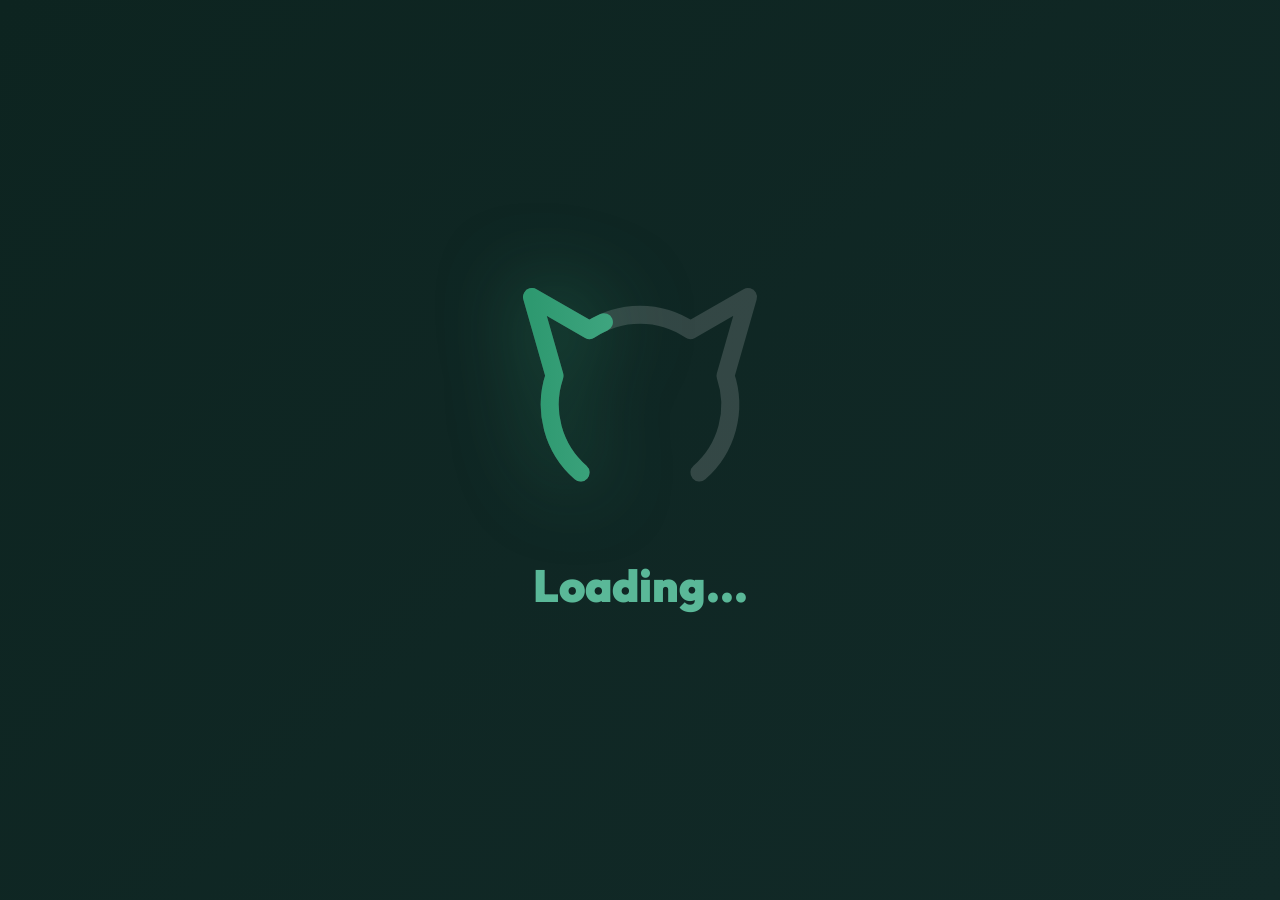
==== commit 56896317: "Almost Completed" ====
--- a/index.html
+++ b/index.html
@@ -71,7 +71,7 @@
         </div>
         <div id="startMenu" class="start_menu">
             <div class="start_menu_top">
-                <div class="start_menu_title no_select">MeowOS!</div>
+                <div class="start_menu_title no_select">TanOS!</div>
             </div>
             <div class="start_menu_bottom">
                 <div id="enterDesktopButton" class="enter_desktop_button clickable no_select">Begin!</div>
@@ -319,7 +319,7 @@
                             <div class="settings_general_table">
                                 <div class="setting_general_table_entry">
                                     <p class="setting_general_table_entry_item" style="border-right: solid 0.15vmin rgba(255, 255, 255, 0.5)">Operating System</p>
-                                    <p class="setting_general_table_entry_item">MeowOS! 0.2.7</p>
+                                    <p class="setting_general_table_entry_item">TanOS! 1.5.3</p>
                                 </div>
                                 <div class="setting_general_table_entry">
                                     <p class="setting_general_table_entry_item" style="border-right: solid 0.15vmin rgba(255, 255, 255, 0.5);">Written in</p>
@@ -327,15 +327,15 @@
                                 </div>
                                 <div class="setting_general_table_entry">
                                     <p class="setting_general_table_entry_item" style="border-right: solid 0.15vmin rgba(255, 255, 255, 0.5);">Storage Capacity</p>
-                                    <p class="setting_general_table_entry_item">5 MeowBytes</p>
+                                    <p class="setting_general_table_entry_item">512 TanBytes</p>
                                 </div>
                                 <div class="setting_general_table_entry">
                                     <p class="setting_general_table_entry_item" style="border-right: solid 0.15vmin rgba(255, 255, 255, 0.5);">Storage occupied</p>
-                                    <p class="setting_general_table_entry_item">3.28 MeowBytes</p>
+                                    <p class="setting_general_table_entry_item">3.28 TanBytes</p>
                                 </div>
                                 <div class="setting_general_table_entry">
                                     <p class="setting_general_table_entry_item" style="border-right: solid 0.15vmin rgba(255, 255, 255, 0.5);">Created with</p>
-                                    <p class="setting_general_table_entry_item">lots of meow</p>
+                                    <p class="setting_general_table_entry_item">one line at a time. ✨</p>
                                 </div>
                             </div>
                         </div>
